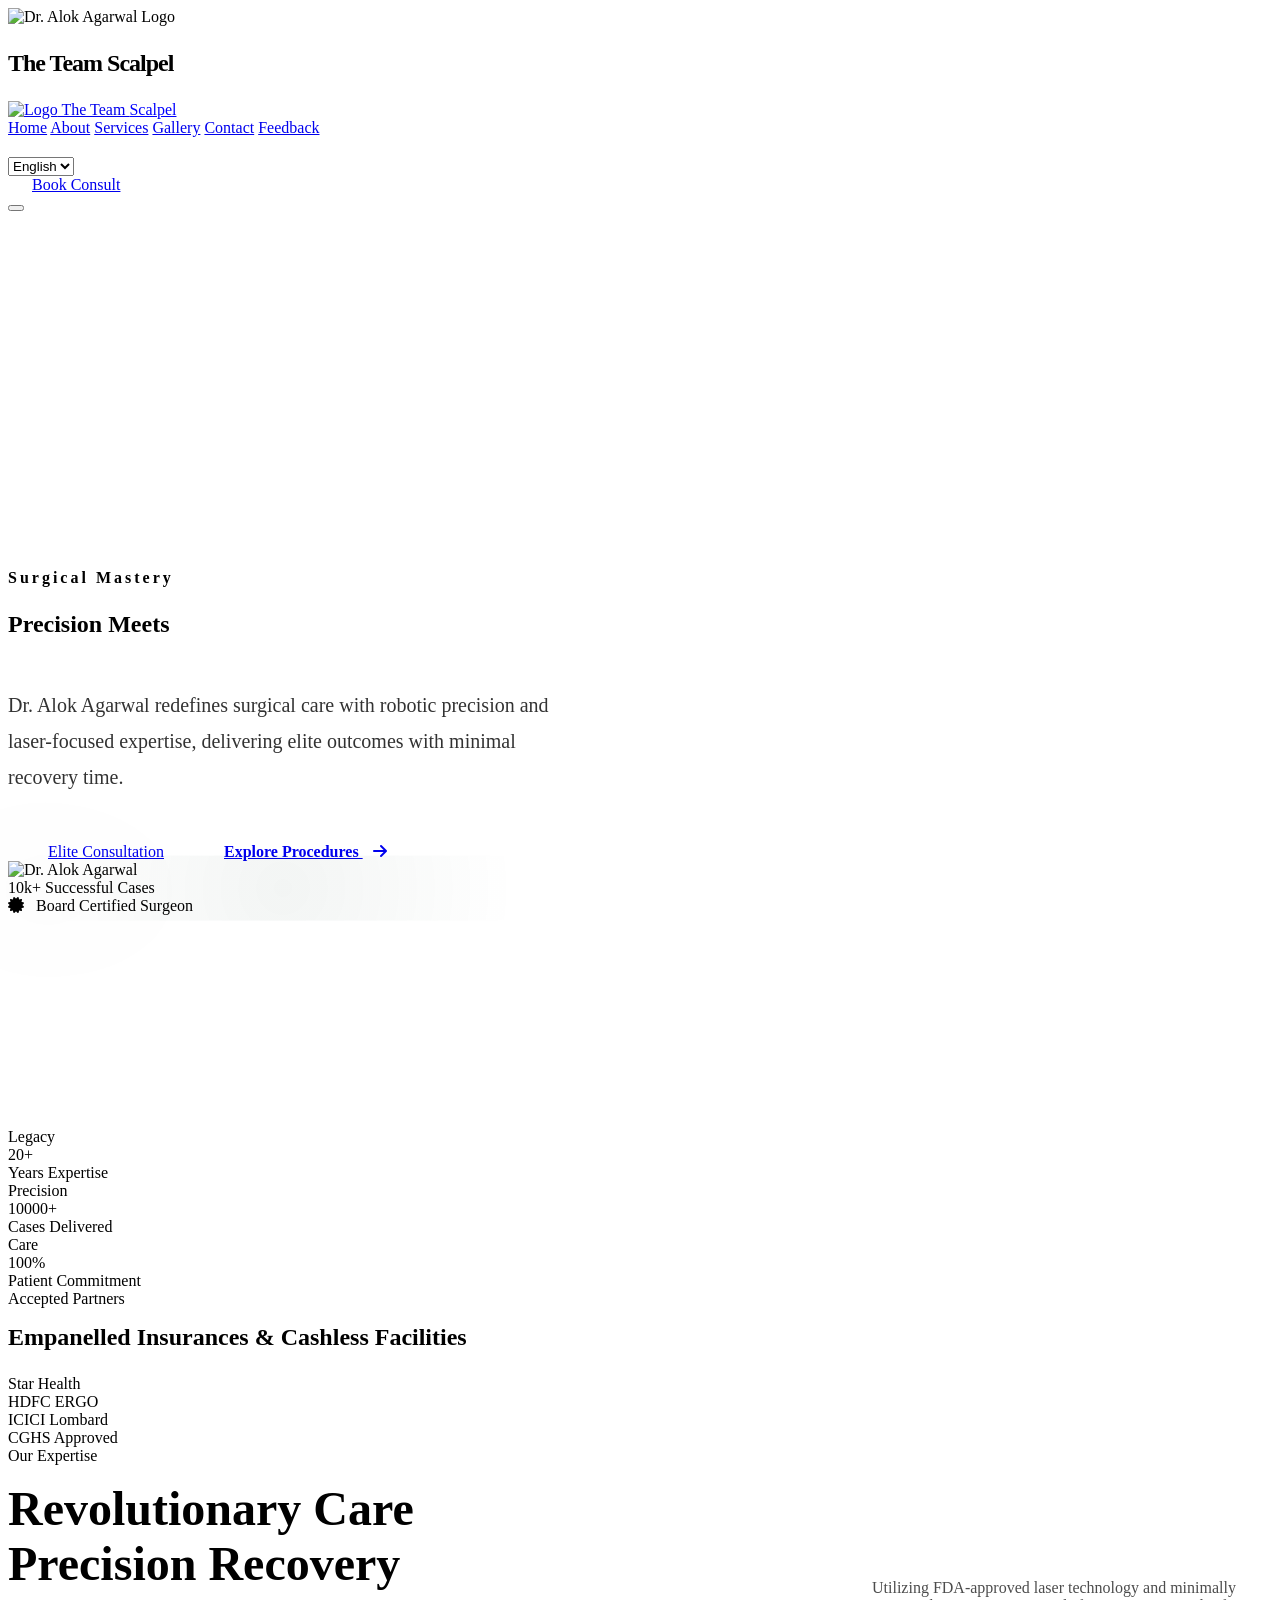
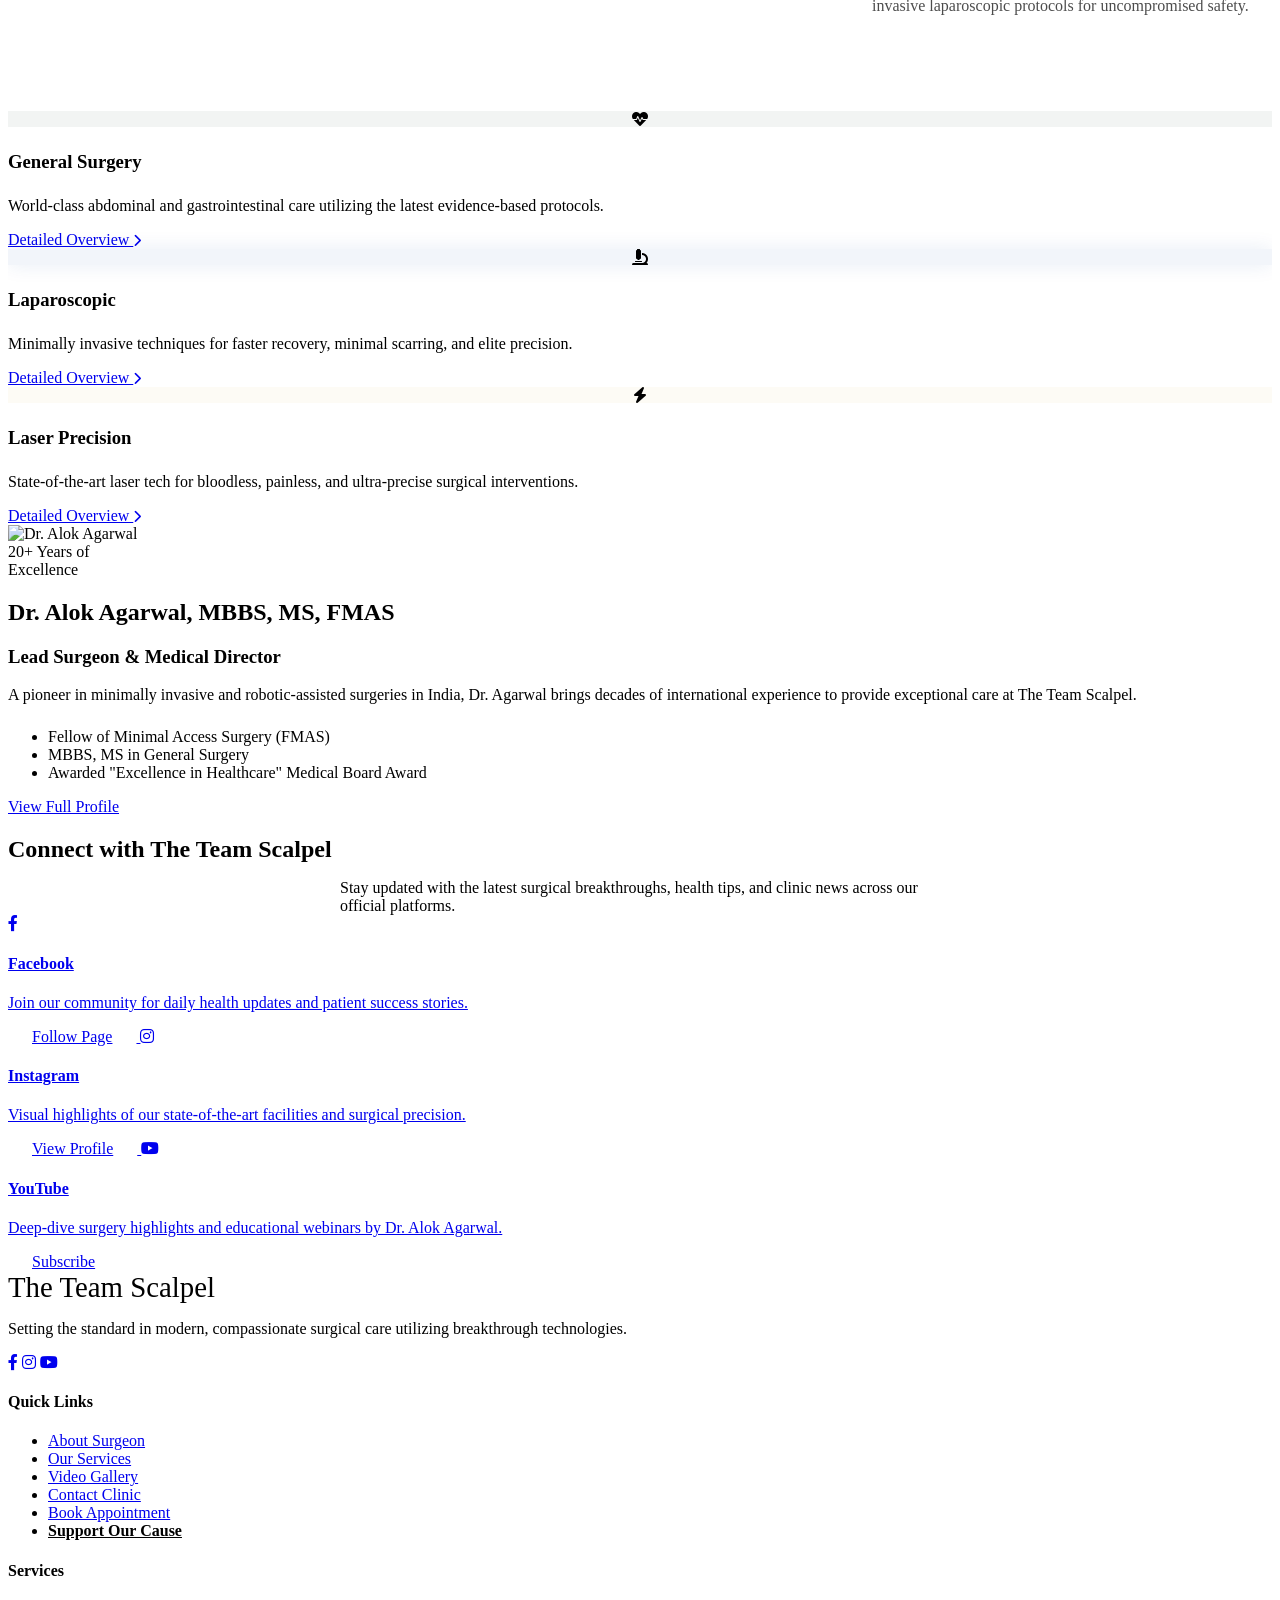
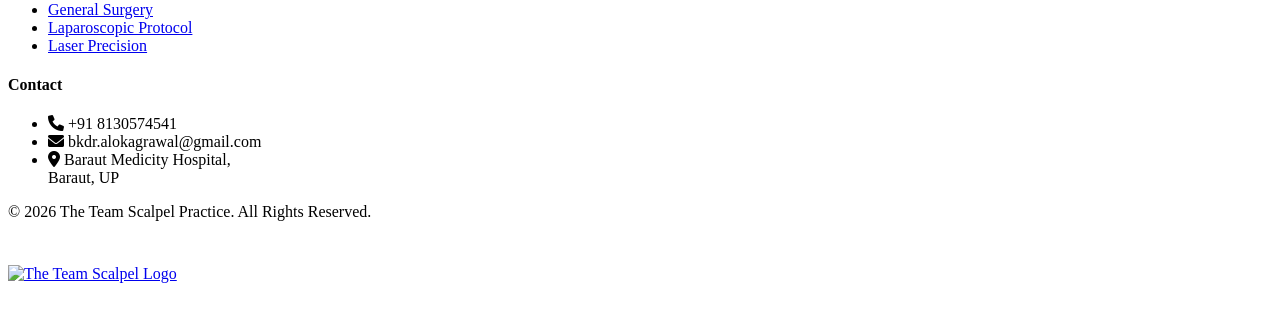
==== index.html @ 3c602bfa "Add files via upload" ====
<!DOCTYPE html>
<html lang="en">
<head>
  <meta charset="UTF-8">
  <meta name="viewport" content="width=device-width, initial-scale=1.0">
  <title>Dr. Alok Agarwal | Premium Surgical Practice</title>
  <meta name="description" content="Advanced Surgical Care with Precision & Compassion in New Delhi.">
  <link rel="stylesheet" href="css/style.css">
  <link rel="stylesheet" href="css/video-player.css">
  <link rel="stylesheet" href="https://cdnjs.cloudflare.com/ajax/libs/font-awesome/6.0.0/css/all.min.css">
  <link href="https://unpkg.com/aos@2.3.1/dist/aos.css" rel="stylesheet">
</head>
<body>
  <!-- Page Preloader -->
  <div id="preloader">
    <div class="loader-content" data-aos="zoom-in">
      <img src="images/logo.png" alt="Dr. Alok Agarwal Logo" class="loader-logo">
      <div class="loader-bar"></div>
      <p style="font-family: var(--font-heading); font-weight: 800; color: var(--primary); letter-spacing: -1px; font-size: 1.5rem;">The Team <span style="font-weight: 800;">Scalpel</span></p>
    </div>
  </div>

  <!-- Navigation -->
  <nav class="navbar">
    <div class="container">
      <a href="index.html" class="nav-brand" data-aos="fade-right">
        <img src="images/logo.png" alt="Logo" class="nav-brand-logo">
        The Team <span style="color: var(--primary-light); filter: brightness(1.2);">Scalpel</span>
      </a>
      <div class="nav-links" style="align-items: center;">
        <a href="index.html" class="active">Home</a>
        <a href="about.html">About</a>
        <a href="services.html">Services</a>
        <a href="gallery.html">Gallery</a>
        <a href="contact.html">Contact</a>
        <a href="feedback.html">Feedback</a>
        <div style="width: 1px; height: 20px; background: var(--border); margin: 0 0.5rem;"></div>
        <div class="language-selector">
          <select id="languageSelect" class="lang-dropdown" onchange="changeLanguage(this.value)">
            <option value="en">English</option>
            <option value="hi">हिन्दी</option>
          </select>
        </div>
        <a href="appointment.html" class="btn btn-primary" style="padding: 0.5rem 1rem; margin-left: 0.5rem;">Book Consult</a>
      </div>
      <button class="mobile-menu-btn">
        <span></span>
        <span></span>
        <span></span>
      </button>
    </div>
  </nav>

  <!-- Hero Section -->
  <section class="hero" style="min-height: 100vh; display: flex; align-items: center; padding-top: 5rem;">
    <div class="liquid-bg">
      <div class="blob blob-1"></div>
      <div class="blob blob-2"></div>
    </div>
    <div class="container asymmetric-grid" style="position: relative; z-index: 2;">
      <div class="hero-content" style="grid-column: span 7;">
        <span class="overline" data-aos="fade-up" style="color: var(--accent); font-weight: 600; letter-spacing: 3px;">Surgical Mastery</span>
        <h1 class="reveal-mask" style="line-height: 1.1; margin: 1.5rem 0;">Precision Meets<br><span style="color: var(--primary); background: linear-gradient(120deg, var(--primary), var(--secondary)); -webkit-background-clip: text; background-clip: text; -webkit-text-fill-color: transparent;">Compassion</span></h1>
        <p style="margin-top: 1.5rem; font-size: 1.25rem; max-width: 550px; line-height: 1.8; opacity: 0.8;" data-aos="fade-up" data-aos-delay="200">Dr. Alok Agarwal redefines surgical care with robotic precision and laser-focused expertise, delivering elite outcomes with minimal recovery time.</p>
        <div class="hero-actions" style="margin-top: 3rem;" data-aos="fade-up" data-aos-delay="400">
          <a href="appointment.html" class="btn btn-primary" style="padding: 1.2rem 2.5rem; border-radius: 50px; box-shadow: var(--glow-primary);">Elite Consultation</a>
          <a href="services.html" class="btn btn-outline" style="border: none; font-weight: 600; margin-left: 1rem;">Explore Procedures <i class="fas fa-arrow-right" style="margin-left: 10px;"></i></a>
        </div>
      </div>
      <div class="hero-image" style="grid-column: span 5; position: relative;" data-aos="zoom-out" data-aos-delay="300">
        <div style="position: relative; z-index: 2;">
          <img src="images/dr.png" alt="Dr. Alok Agarwal" style="width: 100%; filter: drop-shadow(0 20px 50px rgba(10, 54, 34, 0.25)); transition: transform var(--transition-normal);">
          <div class="hero-badge badge-cases" data-aos="fade-left" data-aos-delay="700">
            <span class="badge-num">10k+</span>
            <span class="badge-label">Successful Cases</span>
          </div>
          <div class="hero-badge badge-certified" data-aos="fade-right" data-aos-delay="900">
            <span><i class="fas fa-certificate" style="color: var(--accent); margin-right: 8px;"></i> Board Certified Surgeon</span>
          </div>
        </div>
        <!-- Decorative Circle Glow -->
        <div style="position: absolute; top: 50%; left: 50%; translate: -50% -50%; width: 120%; height: 120%; background: radial-gradient(circle, rgba(10,54,34,0.05) 0%, transparent 70%); z-index: 1;"></div>
      </div>
    </div>
  </section>

  <!-- Stats Banner -->
  <div class="stats-banner container" style="margin-top: -4rem;">
    <div class="stat-item">
      <div class="overline">Legacy</div>
      <div class="stat-num counter">20+</div>
      <div class="stat-label">Years Expertise</div>
    </div>
    <div class="stat-item">
      <div class="overline">Precision</div>
      <div class="stat-num counter">10000+</div>
      <div class="stat-label">Cases Delivered</div>
    </div>
    <div class="stat-item">
      <div class="overline">Care</div>
      <div class="stat-num counter">100%</div>
      <div class="stat-label">Patient Commitment</div>
    </div>
  </div>

  <!-- Cashless Insurance Banner -->
  <section class="insurance-banner">
    <div class="container">
      <span class="overline" style="color: var(--accent);">Accepted Partners</span>
      <h3 style="color: var(--white); font-size: 1.5rem; margin-top: 1rem;">Empanelled Insurances & Cashless Facilities</h3>
      <div class="insurance-logos" style="justify-content: center; gap: 1rem;">
        <div class="badge">Star Health</div>
        <div class="badge">HDFC ERGO</div>
        <div class="badge">ICICI Lombard</div>
        <div class="badge">CGHS Approved</div>
      </div>
    </div>
  </section>

  <!-- Services Preview -->
  <section class="section" style="position: relative; background: var(--white); overflow: hidden;">
    <div class="liquid-bg">
      <div class="blob blob-3"></div>
    </div>
    <div class="container">
      <div style="display: flex; justify-content: space-between; align-items: flex-end; margin-bottom: 5rem;">
        <div data-aos="fade-right">
          <span class="overline" style="color: var(--primary);">Our Expertise</span>
          <h2 style="font-size: 3rem; margin-top: 1rem;">Revolutionary Care<br>Precision Recovery</h2>
        </div>
        <div data-aos="fade-left">
          <p style="max-width: 400px; opacity: 0.7;">Utilizing FDA-approved laser technology and minimally invasive laparoscopic protocols for uncompromised safety.</p>
        </div>
      </div>
      <div class="grid">
        <div class="card" data-aos="fade-up" data-aos-delay="0">
          <div class="card-icon" style="background: rgba(10,54,34,0.05); color: var(--primary); box-shadow: var(--glow-primary); display: flex; align-items: center; justify-content: center;"><i class="fas fa-heartbeat"></i></div>
          <h3 style="margin: 1.5rem 0;">General Surgery</h3>
          <p>World-class abdominal and gastrointestinal care utilizing the latest evidence-based protocols.</p>
          <a href="services.html#general" class="card-link" style="margin-top: 2rem;">Detailed Overview <i class="fas fa-chevron-right" style="font-size: 0.8rem;"></i></a>
        </div>
        <div class="card" data-aos="fade-up" data-aos-delay="200">
          <div class="card-icon" style="background: rgba(13,71,161,0.05); color: var(--secondary); box-shadow: 0 0 20px rgba(13,71,161,0.1); display: flex; align-items: center; justify-content: center;"><i class="fas fa-microscope"></i></div>
          <h3 style="margin: 1.5rem 0;">Laparoscopic</h3>
          <p>Minimally invasive techniques for faster recovery, minimal scarring, and elite precision.</p>
          <a href="services.html#laparoscopic" class="card-link" style="margin-top: 2rem;">Detailed Overview <i class="fas fa-chevron-right" style="font-size: 0.8rem;"></i></a>
        </div>
        <div class="card" data-aos="fade-up" data-aos-delay="400">
          <div class="card-icon" style="background: rgba(212,175,55,0.05); color: var(--accent); box-shadow: var(--glow-accent); display: flex; align-items: center; justify-content: center;"><i class="fas fa-bolt"></i></div>
          <h3 style="margin: 1.5rem 0;">Laser Precision</h3>
          <p>State-of-the-art laser tech for bloodless, painless, and ultra-precise surgical interventions.</p>
          <a href="services.html#laser" class="card-link" style="margin-top: 2rem;">Detailed Overview <i class="fas fa-chevron-right" style="font-size: 0.8rem;"></i></a>
        </div>
      </div>
    </div>
  </section>

  <!-- Doctor Preview Section -->
  <section class="section bg-white">
    <div class="container doctor-section">
      <div class="doctor-img-wrapper" data-aos="fade-right">
        <img src="images/dr.png" alt="Dr. Alok Agarwal" class="doctor-img">
        <div class="exp-badge">
          <span class="num">20+</span>
          <span>Years of<br>Excellence</span>
        </div>
      </div>
      <div class="doctor-content" data-aos="fade-left">
        <h2>Dr. Alok Agarwal, MBBS, MS, FMAS</h2>
        <h3>Lead Surgeon & Medical Director</h3>
        <p style="margin-bottom: 1.5rem; color: var(--text-muted);">A pioneer in minimally invasive and robotic-assisted surgeries in India, Dr. Agarwal brings decades of international experience to provide exceptional care at The Team Scalpel.</p>
        <ul>
          <li>Fellow of Minimal Access Surgery (FMAS)</li>
          <li>MBBS, MS in General Surgery</li>
          <li>Awarded "Excellence in Healthcare" Medical Board Award</li>
        </ul>
        <a href="about.html" class="btn btn-primary" style="margin-top: 1rem;">View Full Profile</a>
      </div>
    </div>
  </section>

  <!-- Social Media & Connect Section -->
  <section class="social-section">
    <div class="container">
      <div class="text-center" data-aos="fade-up">
        <h2 style="margin-bottom: 1rem;">Connect with The Team Scalpel</h2>
        <p style="color: var(--text-muted); max-width: 600px; margin: 0 auto;">Stay updated with the latest surgical breakthroughs, health tips, and clinic news across our official platforms.</p>
      </div>
      
      <div class="social-grid">
        <!-- Facebook Card -->
        <a href="https://www.facebook.com/share/1DDgVy4aKz/" target="_blank" class="social-card facebook" data-aos="fade-up" data-aos-delay="0">
          <i class="fab fa-facebook-f"></i>
          <h4>Facebook</h4>
          <p>Join our community for daily health updates and patient success stories.</p>
          <span class="btn btn-outline" style="padding: 0.5rem 1.5rem;">Follow Page</span>
        </a>
        
        <!-- Instagram Card -->
        <a href="https://www.instagram.com/bkdr.alokagrawal?igsh=dzVscTBubnVxMTNu" target="_blank" class="social-card instagram" data-aos="fade-up" data-aos-delay="100">
          <i class="fab fa-instagram"></i>
          <h4>Instagram</h4>
          <p>Visual highlights of our state-of-the-art facilities and surgical precision.</p>
          <span class="btn btn-outline" style="padding: 0.5rem 1.5rem;">View Profile</span>
        </a>
        
        <!-- YouTube Card -->
        <a href="https://youtube.com/@dralokagrawalms?si=pueynsFiQazM0M4P" target="_blank" class="social-card youtube" data-aos="fade-up" data-aos-delay="200">
          <i class="fab fa-youtube"></i>
          <h4>YouTube</h4>
          <p>Deep-dive surgery highlights and educational webinars by Dr. Alok Agarwal.</p>
          <span class="btn btn-outline" style="padding: 0.5rem 1.5rem;">Subscribe</span>
        </a>
      </div>
    </div>
  </section>

  <!-- Footer -->
  <footer class="footer">
    <div class="container footer-grid">
      <div>
        <div class="nav-brand" style="font-size: 1.8rem; margin-bottom: 1rem; color: var(--white);">The Team <span style="color: var(--white);">Scalpel</span></div>
        <p style="margin-top: 1rem;">Setting the standard in modern, compassionate surgical care utilizing breakthrough technologies.</p>
        <div class="footer-social">
          <a href="https://www.facebook.com/share/1DDgVy4aKz/" target="_blank" class="social-link-item" title="Facebook"><i class="fab fa-facebook-f"></i></a>
          <a href="https://www.instagram.com/bkdr.alokagrawal?igsh=dzVscTBubnVxMTNu" target="_blank" class="social-link-item" title="Instagram"><i class="fab fa-instagram"></i></a>
          <a href="https://youtube.com/@dralokagrawalms?si=pueynsFiQazM0M4P" target="_blank" class="social-link-item" title="YouTube"><i class="fab fa-youtube"></i></a>
        </div>
      </div>
      <div>
        <h4>Quick Links</h4>
        <ul>
          <li><a href="about.html">About Surgeon</a></li>
          <li><a href="services.html">Our Services</a></li>
          <li><a href="gallery.html">Video Gallery</a></li>
          <li><a href="contact.html">Contact Clinic</a></li>
          <li><a href="appointment.html">Book Appointment</a></li>
          <li><a href="about.html#support" style="color: var(--accent); font-weight: 700;">Support Our Cause</a></li>
        </ul>
      </div>
      <div>
        <h4>Services</h4>
        <ul>
          <li><a href="services.html#general">General Surgery</a></li>
          <li><a href="services.html#laparoscopic">Laparoscopic Protocol</a></li>
          <li><a href="services.html#laser">Laser Precision</a></li>
        </ul>
      </div>
      <div>
        <h4>Contact</h4>
        <ul>
          <li><i class="fas fa-phone"></i> +91 8130574541</li>
          <li><i class="fas fa-envelope"></i> bkdr.alokagrawal@gmail.com</li>
          <li><i class="fas fa-map-marker-alt"></i> Baraut Medicity Hospital,<br>Baraut, UP</li>
        </ul>
      </div>
    </div>
    <div class="container footer-bottom">
      <p>&copy; 2026 The Team Scalpel Practice. All Rights Reserved.</p>
      <p style="margin-top: 0.5rem; font-size: 0.8rem; color: rgba(255,255,255,0.5);">Website Designed &amp; Developed by <strong>Nikunj Bhardwaj</strong> | <a href="mailto:nikunjbhardwaj987@gmail.com" style="color: var(--accent); text-decoration: underline;">nikunjbhardwaj987@gmail.com</a></p>
    </div>
  </footer>

  <!-- Floating Bottom-Left Logo -->
  <a href="index.html" class="home-floating-logo" title="The Team Scalpel">
    <img src="images/logo.png" alt="The Team Scalpel Logo">
  </a>

  <!-- Floating Action Buttons -->
  <div class="fab-container" data-aos="zoom-in" data-aos-delay="600">
    <button class="fab-btn fab-chat-toggle" id="openChatBtn" title="Ask Virtual Assistant"><i class="fas fa-robot"></i></button>
    <a href="https://wa.me/918130574541" class="fab-btn fab-whatsapp" target="_blank" title="Chat on WhatsApp"><i class="fab fa-whatsapp"></i></a>
    <a href="tel:+918130574541" class="fab-btn fab-call" title="Call for Emergency"><i class="fas fa-phone"></i></a>
  </div>

  <script src="js/script.js"></script>
  <script src="https://unpkg.com/aos@2.3.1/dist/aos.js"></script>
  <script>
    AOS.init({
      once: true,
      offset: 100,
      duration: 600,
      easing: 'ease-out-quint'
    });

    // Navbar scroll effect
    window.addEventListener('scroll', () => {
      const nav = document.querySelector('.navbar');
      if (window.scrollY > 50) {
        nav.classList.add('scrolled');
      } else {
        nav.classList.remove('scrolled');
      }
    });
  </script>
</body>
</html>
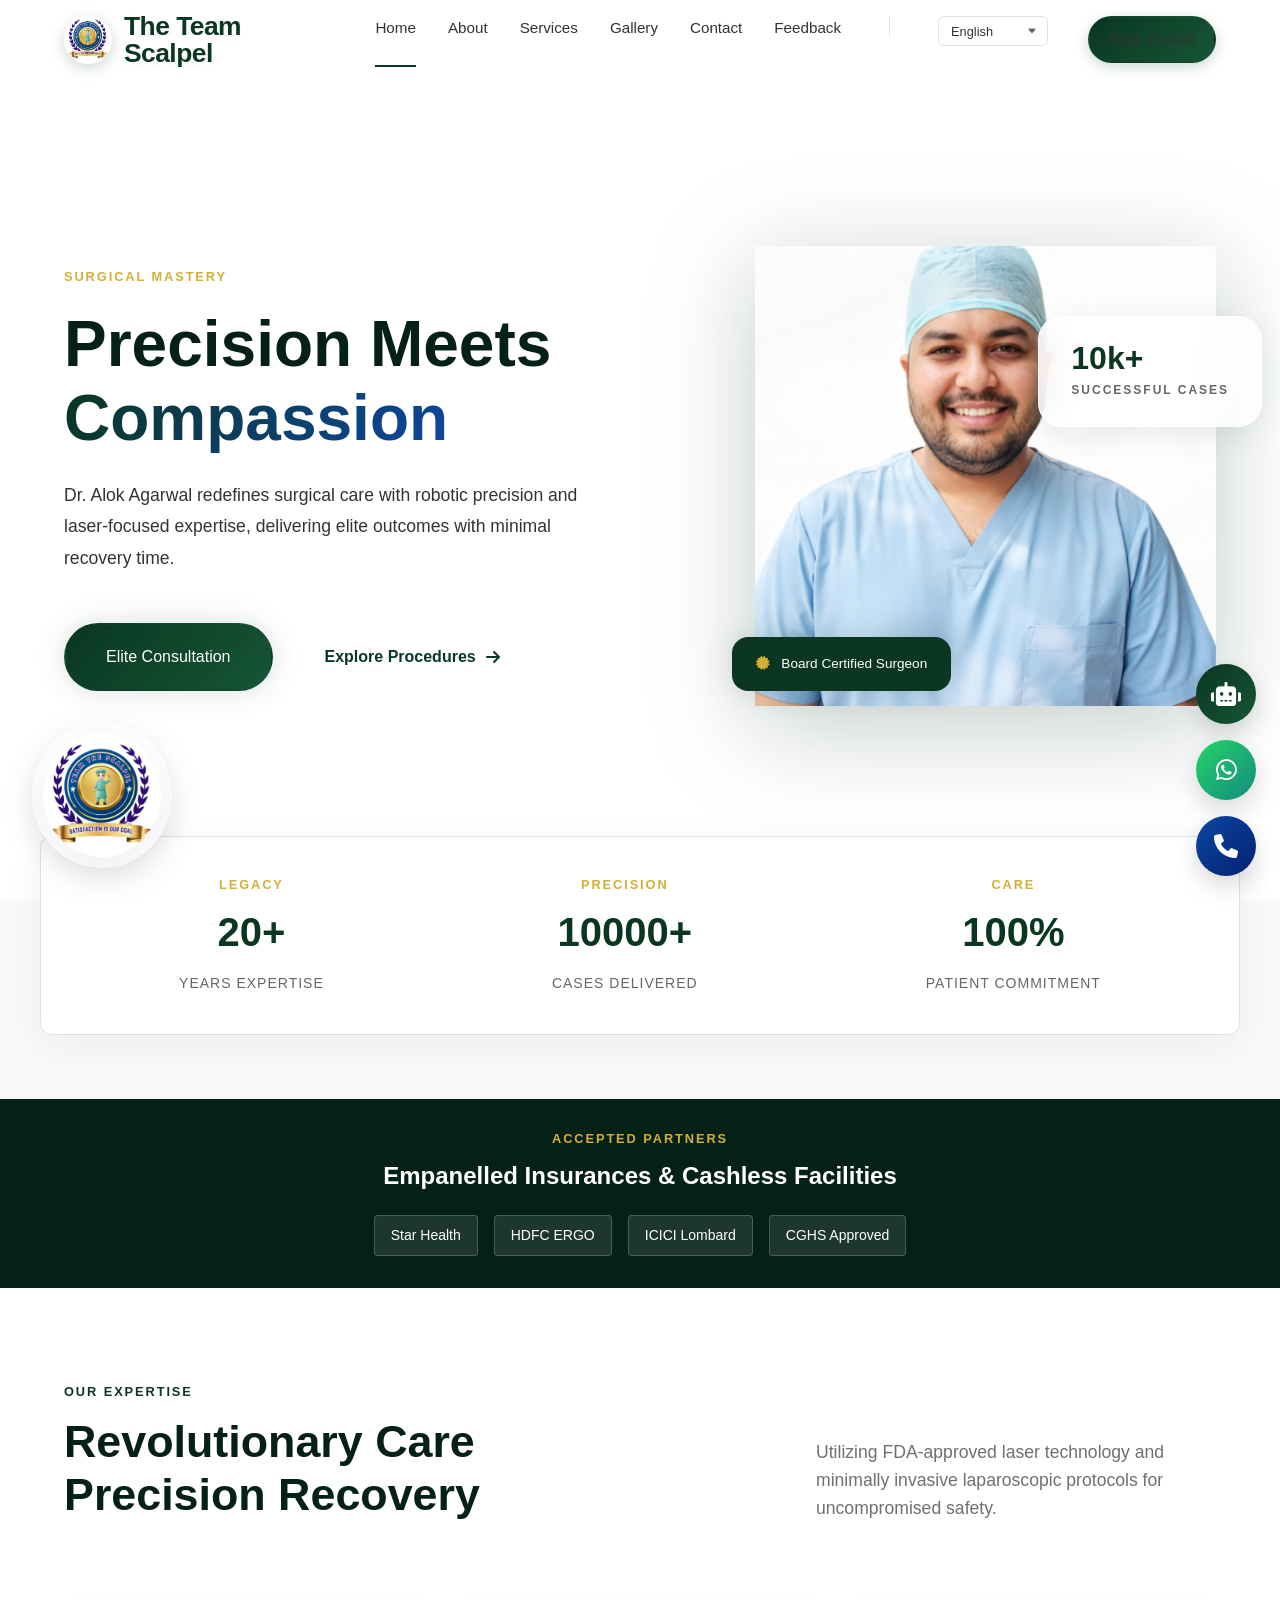
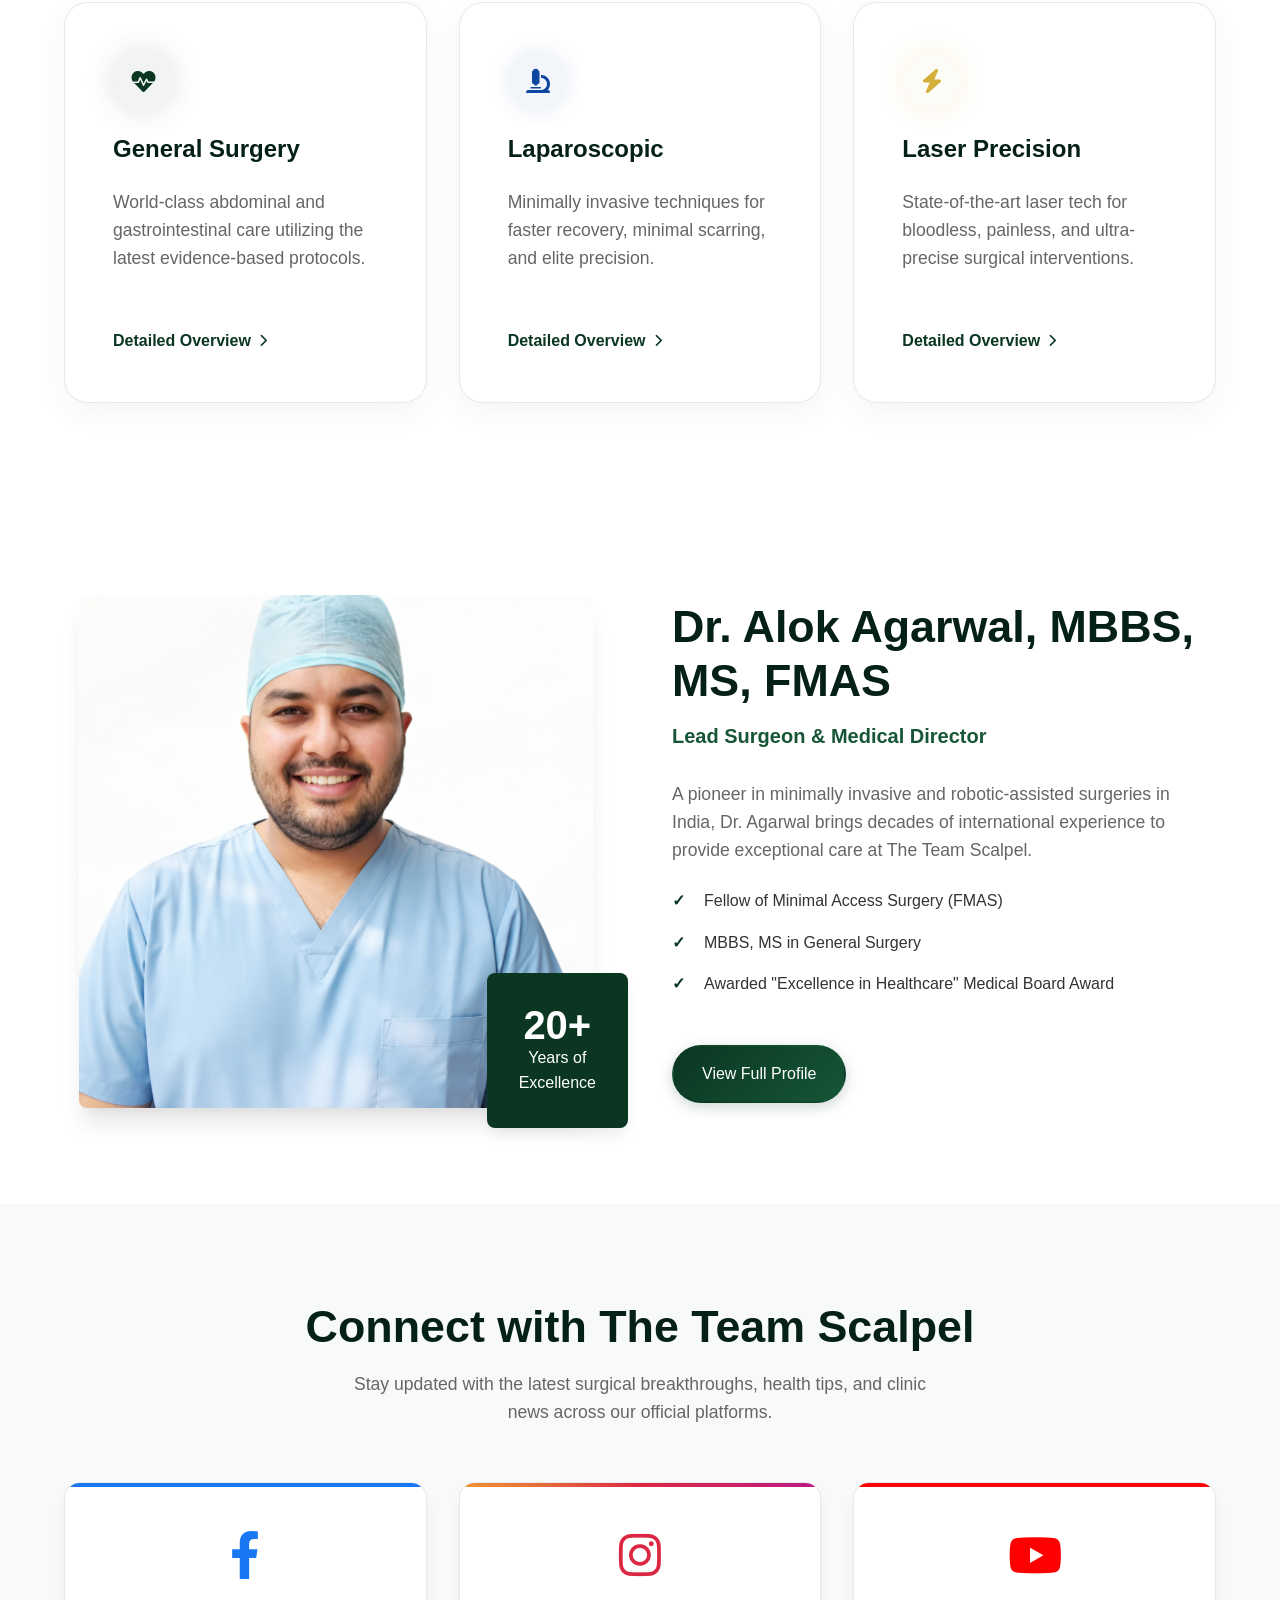
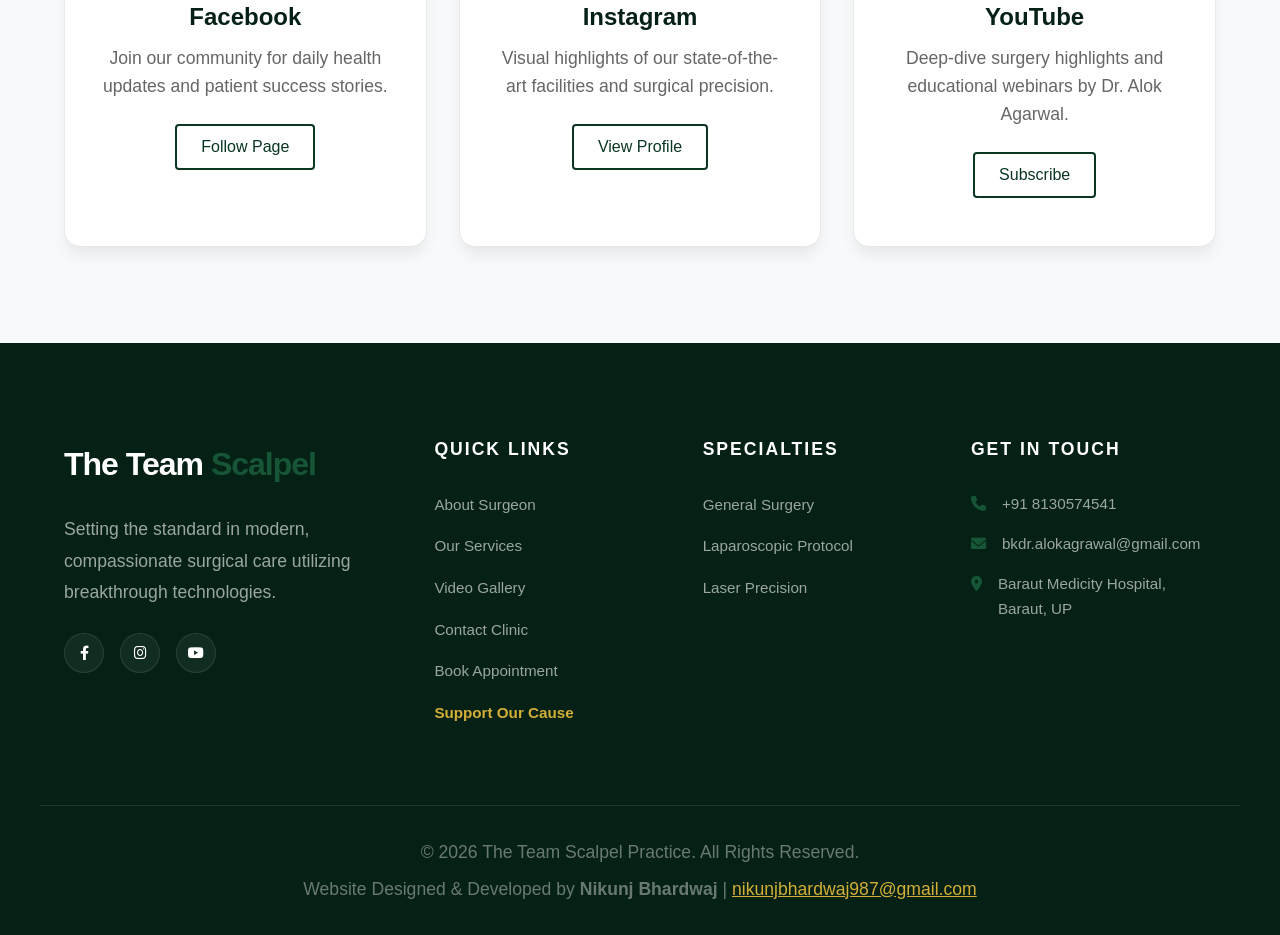
==== commit 2796afc1: "full site replace" ====
--- a/index.html
+++ b/index.html
@@ -22,28 +22,28 @@
 
   <!-- Navigation -->
   <nav class="navbar">
-    <div class="container">
-      <a href="index.html" class="nav-brand" data-aos="fade-right">
+    <div class="container" style="display: flex; justify-content: space-between; align-items: center; width: 100%;">
+      <a href="index.html" class="nav-brand">
         <img src="images/logo.png" alt="Logo" class="nav-brand-logo">
-        The Team <span style="color: var(--primary-light); filter: brightness(1.2);">Scalpel</span>
+        <div class="nav-brand-text">The Team <span>Scalpel</span></div>
       </a>
-      <div class="nav-links" style="align-items: center;">
+      <div class="nav-links">
         <a href="index.html" class="active">Home</a>
         <a href="about.html">About</a>
         <a href="services.html">Services</a>
         <a href="gallery.html">Gallery</a>
         <a href="contact.html">Contact</a>
         <a href="feedback.html">Feedback</a>
-        <div style="width: 1px; height: 20px; background: var(--border); margin: 0 0.5rem;"></div>
+        <div class="nav-divider"></div>
         <div class="language-selector">
           <select id="languageSelect" class="lang-dropdown" onchange="changeLanguage(this.value)">
             <option value="en">English</option>
             <option value="hi">हिन्दी</option>
           </select>
         </div>
-        <a href="appointment.html" class="btn btn-primary" style="padding: 0.5rem 1rem; margin-left: 0.5rem;">Book Consult</a>
-      </div>
-      <button class="mobile-menu-btn">
+        <a href="appointment.html" class="btn btn-primary nav-cta">Book Consult</a>
+      </div>
+      <button class="mobile-menu-btn" aria-label="Toggle Menu">
         <span></span>
         <span></span>
         <span></span>
@@ -52,34 +52,33 @@
   </nav>
 
   <!-- Hero Section -->
-  <section class="hero" style="min-height: 100vh; display: flex; align-items: center; padding-top: 5rem;">
+  <section class="hero">
     <div class="liquid-bg">
       <div class="blob blob-1"></div>
       <div class="blob blob-2"></div>
     </div>
-    <div class="container asymmetric-grid" style="position: relative; z-index: 2;">
-      <div class="hero-content" style="grid-column: span 7;">
-        <span class="overline" data-aos="fade-up" style="color: var(--accent); font-weight: 600; letter-spacing: 3px;">Surgical Mastery</span>
-        <h1 class="reveal-mask" style="line-height: 1.1; margin: 1.5rem 0;">Precision Meets<br><span style="color: var(--primary); background: linear-gradient(120deg, var(--primary), var(--secondary)); -webkit-background-clip: text; background-clip: text; -webkit-text-fill-color: transparent;">Compassion</span></h1>
-        <p style="margin-top: 1.5rem; font-size: 1.25rem; max-width: 550px; line-height: 1.8; opacity: 0.8;" data-aos="fade-up" data-aos-delay="200">Dr. Alok Agarwal redefines surgical care with robotic precision and laser-focused expertise, delivering elite outcomes with minimal recovery time.</p>
-        <div class="hero-actions" style="margin-top: 3rem;" data-aos="fade-up" data-aos-delay="400">
-          <a href="appointment.html" class="btn btn-primary" style="padding: 1.2rem 2.5rem; border-radius: 50px; box-shadow: var(--glow-primary);">Elite Consultation</a>
-          <a href="services.html" class="btn btn-outline" style="border: none; font-weight: 600; margin-left: 1rem;">Explore Procedures <i class="fas fa-arrow-right" style="margin-left: 10px;"></i></a>
-        </div>
-      </div>
-      <div class="hero-image" style="grid-column: span 5; position: relative;" data-aos="zoom-out" data-aos-delay="300">
-        <div style="position: relative; z-index: 2;">
-          <img src="images/dr.png" alt="Dr. Alok Agarwal" style="width: 100%; filter: drop-shadow(0 20px 50px rgba(10, 54, 34, 0.25)); transition: transform var(--transition-normal);">
+    <div class="container hero-container" style="position: relative; z-index: 2;">
+      <div class="hero-content">
+        <span class="overline" data-aos="fade-up">Surgical Mastery</span>
+        <h1 class="reveal-mask">Precision Meets<br><span class="gradient-text">Compassion</span></h1>
+        <p class="hero-description" data-aos="fade-up" data-aos-delay="200">Dr. Alok Agarwal redefines surgical care with robotic precision and laser-focused expertise, delivering elite outcomes with minimal recovery time.</p>
+        <div class="hero-actions" data-aos="fade-up" data-aos-delay="400">
+          <a href="appointment.html" class="btn btn-primary hero-btn-main">Elite Consultation</a>
+          <a href="services.html" class="btn btn-outline hero-btn-sub">Explore Procedures <i class="fas fa-arrow-right"></i></a>
+        </div>
+      </div>
+      <div class="hero-image" data-aos="zoom-out" data-aos-delay="300">
+        <div class="image-wrapper">
+          <img src="images/dr.png" alt="Dr. Alok Agarwal" class="hero-img-main">
           <div class="hero-badge badge-cases" data-aos="fade-left" data-aos-delay="700">
             <span class="badge-num">10k+</span>
             <span class="badge-label">Successful Cases</span>
           </div>
           <div class="hero-badge badge-certified" data-aos="fade-right" data-aos-delay="900">
-            <span><i class="fas fa-certificate" style="color: var(--accent); margin-right: 8px;"></i> Board Certified Surgeon</span>
+            <span><i class="fas fa-certificate"></i> Board Certified Surgeon</span>
           </div>
         </div>
-        <!-- Decorative Circle Glow -->
-        <div style="position: absolute; top: 50%; left: 50%; translate: -50% -50%; width: 120%; height: 120%; background: radial-gradient(circle, rgba(10,54,34,0.05) 0%, transparent 70%); z-index: 1;"></div>
+        <div class="decorative-glow"></div>
       </div>
     </div>
   </section>
@@ -215,19 +214,20 @@
     </div>
   </section>
 
-  <!-- Footer -->
   <footer class="footer">
     <div class="container footer-grid">
-      <div>
-        <div class="nav-brand" style="font-size: 1.8rem; margin-bottom: 1rem; color: var(--white);">The Team <span style="color: var(--white);">Scalpel</span></div>
-        <p style="margin-top: 1rem;">Setting the standard in modern, compassionate surgical care utilizing breakthrough technologies.</p>
+      <div class="footer-brand-col">
+        <div class="footer-logo">
+          The Team <span>Scalpel</span>
+        </div>
+        <p class="footer-tagline">Setting the standard in modern, compassionate surgical care utilizing breakthrough technologies.</p>
         <div class="footer-social">
-          <a href="https://www.facebook.com/share/1DDgVy4aKz/" target="_blank" class="social-link-item" title="Facebook"><i class="fab fa-facebook-f"></i></a>
-          <a href="https://www.instagram.com/bkdr.alokagrawal?igsh=dzVscTBubnVxMTNu" target="_blank" class="social-link-item" title="Instagram"><i class="fab fa-instagram"></i></a>
-          <a href="https://youtube.com/@dralokagrawalms?si=pueynsFiQazM0M4P" target="_blank" class="social-link-item" title="YouTube"><i class="fab fa-youtube"></i></a>
-        </div>
-      </div>
-      <div>
+          <a href="https://www.facebook.com/share/1DDgVy4aKz/" target="_blank" class="social-link" title="Facebook"><i class="fab fa-facebook-f"></i></a>
+          <a href="https://www.instagram.com/bkdr.alokagrawal?igsh=dzVscTBubnVxMTNu" target="_blank" class="social-link" title="Instagram"><i class="fab fa-instagram"></i></a>
+          <a href="https://youtube.com/@dralokagrawalms?si=pueynsFiQazM0M4P" target="_blank" class="social-link" title="YouTube"><i class="fab fa-youtube"></i></a>
+        </div>
+      </div>
+      <div class="footer-links-col">
         <h4>Quick Links</h4>
         <ul>
           <li><a href="about.html">About Surgeon</a></li>
@@ -235,20 +235,20 @@
           <li><a href="gallery.html">Video Gallery</a></li>
           <li><a href="contact.html">Contact Clinic</a></li>
           <li><a href="appointment.html">Book Appointment</a></li>
-          <li><a href="about.html#support" style="color: var(--accent); font-weight: 700;">Support Our Cause</a></li>
+          <li><a href="about.html#support" class="support-link">Support Our Cause</a></li>
         </ul>
       </div>
-      <div>
-        <h4>Services</h4>
+      <div class="footer-services-col">
+        <h4>Specialties</h4>
         <ul>
           <li><a href="services.html#general">General Surgery</a></li>
           <li><a href="services.html#laparoscopic">Laparoscopic Protocol</a></li>
           <li><a href="services.html#laser">Laser Precision</a></li>
         </ul>
       </div>
-      <div>
-        <h4>Contact</h4>
-        <ul>
+      <div class="footer-contact-col">
+        <h4>Get In Touch</h4>
+        <ul class="contact-list">
           <li><i class="fas fa-phone"></i> +91 8130574541</li>
           <li><i class="fas fa-envelope"></i> bkdr.alokagrawal@gmail.com</li>
           <li><i class="fas fa-map-marker-alt"></i> Baraut Medicity Hospital,<br>Baraut, UP</li>
@@ -257,7 +257,7 @@
     </div>
     <div class="container footer-bottom">
       <p>&copy; 2026 The Team Scalpel Practice. All Rights Reserved.</p>
-      <p style="margin-top: 0.5rem; font-size: 0.8rem; color: rgba(255,255,255,0.5);">Website Designed &amp; Developed by <strong>Nikunj Bhardwaj</strong> | <a href="mailto:nikunjbhardwaj987@gmail.com" style="color: var(--accent); text-decoration: underline;">nikunjbhardwaj987@gmail.com</a></p>
+      <p style="margin-top: 0.5rem; font-size: 0.8rem; color: rgba(255,255,255,0.4);">Website Designed &amp; Developed by <strong>Nikunj Bhardwaj</strong> | <a href="mailto:nikunjbhardwaj987@gmail.com" style="color: var(--accent); text-decoration: underline;">nikunjbhardwaj987@gmail.com</a></p>
     </div>
   </footer>
 
--- a/css/style.css
+++ b/css/style.css
@@ -0,0 +1,2169 @@
+@import url('https://fonts.googleapis.com/css2?family=Inter:wght@300;400;500;600;700;800&family=Outfit:wght@400;500;600;700&display=swap');
+
+:root {
+  /* Colors - Based on mockup (Deep Emerald/Forest Green) */
+  --primary: #0a3622;
+  --primary-light: #165636;
+  --primary-dark: #052115;
+  --secondary: #0d47a1; /* Deep Blue Accent */
+  --accent: #d4af37; /* Gold Accent */
+  --background: #f8f9fa; /* Soft Grey */
+  --white: #ffffff;
+  --text-main: #333333;
+  --text-muted: #666666;
+  --border: #e0e0e0;
+  
+  /* Typography */
+  --font-sans: 'Inter', sans-serif;
+  --font-heading: 'Outfit', sans-serif;
+  
+  /* Shadows */
+  --shadow-sm: 0 4px 6px rgba(0,0,0,0.04);
+  --shadow-md: 0 10px 15px -3px rgba(0,0,0,0.08);
+  --shadow-lg: 0 20px 25px -5px rgba(0,0,0,0.1), 0 10px 10px -5px rgba(0,0,0,0.04);
+  --shadow-hover: 0 25px 50px -12px rgba(10, 54, 34, 0.25);
+  /* Glassmorphism & Liquid Styles */
+  --glass-bg: rgba(255, 255, 255, 0.7);
+  --glass-border: 1px solid rgba(255, 255, 255, 0.2);
+  --glass-shadow: 0 8px 32px 0 rgba(10, 54, 34, 0.1);
+  --liquid-gradient: linear-gradient(135deg, rgba(10, 54, 34, 0.05) 0%, rgba(212, 175, 55, 0.02) 100%);
+  
+  /* Precision Tokens */
+  --glow-primary: 0 0 30px rgba(10, 54, 34, 0.15);
+  --glow-accent: 0 0 25px rgba(212, 175, 55, 0.15);
+  
+  /* Transitions */
+  --transition-fast: 0.2s cubic-bezier(0.4, 0, 0.2, 1);
+  --transition-normal: 0.4s cubic-bezier(0.23, 1, 0.32, 1);
+  --transition-slow: 0.8s cubic-bezier(0.16, 1, 0.3, 1);
+  --card-radius: 24px;
+}
+
+html {
+  scroll-behavior: smooth;
+}
+
+/* =========================================
+   Elite Precision Animations
+   ========================================= */
+@keyframes fluid-blob {
+  0%, 100% { transform: translate(0, 0) scale(1) rotate(0deg); }
+  33% { transform: translate(5vw, -5vh) scale(1.1) rotate(10deg); }
+  66% { transform: translate(-3vw, 3vh) scale(0.9) rotate(-10deg); }
+}
+
+@keyframes text-reveal-mask {
+  0% { clip-path: inset(0 100% 0 0); transform: translateY(20px); opacity: 0; }
+  100% { clip-path: inset(0 0 0 0); transform: translateY(0); opacity: 1; }
+}
+
+@keyframes reflection-shine {
+  0% { left: -100%; top: -100%; }
+  100% { left: 100%; top: 100%; }
+}
+
+.reveal-mask {
+  animation: text-reveal-mask var(--transition-slow) forwards;
+}
+
+.liquid-bg {
+  position: absolute;
+  top: 0;
+  left: 0;
+  width: 100%;
+  height: 100%;
+  z-index: -1;
+  overflow: hidden;
+  pointer-events: none;
+  background: var(--background);
+  /* Optimization: Hardware acceleration */
+  transform: translateZ(0);
+}
+
+.blob {
+  position: absolute;
+  width: 60vw;
+  height: 60vw;
+  background: radial-gradient(circle, var(--primary) 0%, transparent 65%);
+  /* Reduced blur intensity for performance */
+  filter: blur(80px);
+  opacity: 0.1;
+  border-radius: 50%;
+  animation: fluid-blob 25s infinite alternate ease-in-out;
+  will-change: transform;
+}
+
+.blob-1 { top: -25%; left: -15%; }
+.blob-2 { bottom: -25%; right: -15%; background: radial-gradient(circle, var(--secondary) 0%, transparent 65%); animation-delay: -5s; }
+.blob-3 { top: 30%; right: 5%; background: radial-gradient(circle, var(--accent) 0%, transparent 65%); opacity: 0.03; animation-delay: -10s; }
+
+* {
+  box-sizing: border-box;
+  margin: 0;
+  padding: 0;
+}
+
+body {
+  font-family: var(--font-sans);
+  color: var(--text-main);
+  background-color: var(--background);
+  line-height: 1.6;
+  overflow-x: hidden;
+  -webkit-font-smoothing: antialiased;
+}
+
+h1, h2, h3, h4, h5, h6 {
+  font-family: var(--font-heading);
+  color: var(--primary-dark);
+  font-weight: 700;
+  line-height: 1.2;
+}
+
+a {
+  text-decoration: none;
+  color: inherit;
+  transition: color var(--transition-fast);
+}
+
+/* =========================================
+   Layout & Utilities
+   ========================================= */
+.container {
+  max-width: 1200px;
+  margin: 0 auto;
+  padding: 0 1.5rem; /* Reduced from 2rem for more space on mobile */
+}
+
+.section {
+  padding: 6rem 0;
+}
+
+.bg-white { background-color: var(--white); }
+.bg-primary { background-color: var(--primary); color: var(--white); }
+.bg-primary h2, .bg-primary p { color: var(--white); }
+
+.text-center { text-align: center; }
+
+/* =========================================
+   Buttons
+   ========================================= */
+.btn {
+  display: inline-flex;
+  align-items: center;
+  justify-content: center;
+  padding: 0.875rem 1.75rem;
+  font-size: 1rem;
+  font-weight: 500;
+  border-radius: 4px;
+  cursor: pointer;
+  transition: all var(--transition-normal);
+  border: 2px solid transparent;
+}
+
+.btn-primary {
+  background: linear-gradient(135deg, var(--primary) 0%, var(--primary-light) 100%);
+  color: var(--white);
+  box-shadow: 0 4px 14px 0 rgba(10, 54, 34, 0.2);
+  border-radius: 50px; /* Force rounding on primary buttons for modern feel */
+}
+
+.btn-primary:hover {
+  background: linear-gradient(135deg, var(--primary-dark) 0%, var(--primary) 100%);
+  transform: translateY(-3px);
+  box-shadow: 0 10px 25px rgba(10, 54, 34, 0.3);
+}
+
+.btn-outline {
+  background-color: transparent;
+  color: var(--primary);
+  border-color: var(--primary);
+}
+
+.btn-outline:hover {
+  background-color: var(--primary);
+  color: var(--white);
+  transform: translateY(-2px);
+}
+
+.btn-white {
+  background-color: var(--white);
+  color: var(--primary);
+}
+
+.btn:active {
+  transform: scale(0.96) translateY(0);
+  box-shadow: none;
+}
+
+/* =========================================
+   Navbar
+   ========================================= */
+.navbar {
+  position: fixed;
+  top: 0;
+  width: 100%;
+  background: var(--glass-bg);
+  backdrop-filter: blur(12px);
+  -webkit-backdrop-filter: blur(12px);
+  border-bottom: var(--glass-border);
+  z-index: 2000;
+  transition: all var(--transition-normal);
+  height: 80px;
+  display: flex;
+  align-items: center;
+}
+
+.navbar.scrolled {
+  background: var(--primary) !important;
+  box-shadow: var(--shadow-lg);
+  height: 70px;
+}
+
+.navbar.scrolled .nav-links a {
+  color: var(--white) !important;
+}
+
+.navbar.scrolled .nav-brand {
+  color: var(--white) !important;
+}
+
+.navbar.scrolled .nav-brand span {
+  color: var(--accent) !important;
+}
+
+.navbar .container {
+  display: flex;
+  justify-content: space-between;
+  align-items: center;
+  height: 80px;
+}
+
+.nav-brand {
+  font-family: var(--font-heading);
+  font-size: 1.65rem;
+  font-weight: 800;
+  color: var(--primary);
+  letter-spacing: -0.02em;
+  display: flex;
+  align-items: center;
+  gap: 0.75rem;
+  text-shadow: 0 4px 12px rgba(0,0,0,0.05);
+  white-space: nowrap;
+  text-decoration: none;
+}
+
+.nav-brand-text {
+  display: flex;
+  flex-direction: column;
+  line-height: 1;
+}
+
+.nav-brand-text span {
+  color: var(--primary-light);
+  font-size: 1.1rem;
+  letter-spacing: 1px;
+}
+
+.nav-divider {
+  width: 1px;
+  height: 20px;
+  background: var(--border);
+  margin: 0 1rem;
+}
+
+.nav-cta {
+  padding: 0.6rem 1.2rem !important;
+  margin-left: 0.5rem;
+  font-size: 0.9rem !important;
+}
+
+@media (max-width: 992px) {
+  .nav-divider {
+    display: none;
+  }
+  .nav-cta {
+    margin-left: 0;
+    margin-top: 1rem;
+    width: 80% !important;
+  }
+}
+
+.nav-brand-logo {
+  width: 48px;
+  height: 48px;
+  border-radius: 50%;
+  object-fit: cover;
+  border: 1.5px solid var(--white);
+  box-shadow: 0 4px 15px rgba(10, 54, 34, 0.2);
+  image-rendering: -webkit-optimize-contrast;
+  transition: transform var(--transition-normal);
+}
+
+.nav-brand:hover .nav-brand-logo {
+  transform: rotate(15deg) scale(1.1);
+}
+
+.nav-brand span {
+  font-weight: 800;
+  color: inherit;
+  font-family: inherit;
+  text-transform: none;
+  letter-spacing: -0.02em;
+  font-size: inherit;
+}
+
+/* Language Dropdown */
+.language-selector {
+  position: relative;
+}
+
+.lang-dropdown {
+  appearance: none;
+  -webkit-appearance: none;
+  padding: 0.4rem 2rem 0.4rem 0.75rem;
+  border: 1px solid var(--border);
+  border-radius: 6px;
+  background: var(--white);
+  font-family: var(--font-sans);
+  font-size: 0.8rem;
+  font-weight: 500;
+  color: var(--text-main);
+  cursor: pointer;
+  transition: all var(--transition-fast);
+  background-image: url("data:image/svg+xml,%3Csvg xmlns='http://www.w3.org/2000/svg' width='12' height='12' fill='%23666' viewBox='0 0 16 16'%3E%3Cpath d='M7.247 11.14 2.451 5.658C1.885 5.013 2.345 4 3.204 4h9.592a1 1 0 0 1 .753 1.659l-4.796 5.48a1 1 0 0 1-1.506 0z'/%3E%3C/svg%3E");
+  background-repeat: no-repeat;
+  background-position: right 0.6rem center;
+  background-size: 10px;
+  min-width: 110px;
+}
+
+.lang-dropdown:hover {
+  border-color: var(--primary);
+  box-shadow: 0 0 0 2px rgba(10, 54, 34, 0.08);
+}
+
+.lang-dropdown:focus {
+  outline: none;
+  border-color: var(--primary);
+  box-shadow: 0 0 0 3px rgba(10, 54, 34, 0.12);
+}
+
+.nav-links {
+  display: flex;
+  gap: 2rem;
+  list-style: none;
+}
+
+.nav-links a {
+  font-weight: 500;
+  font-size: 0.95rem;
+  color: var(--text-main);
+  position: relative;
+  transition: color var(--transition-fast);
+}
+
+.nav-links a::after {
+  content: '';
+  position: absolute;
+  width: 0;
+  height: 2px;
+  bottom: -4px;
+  left: 0;
+  background-color: var(--primary);
+  transition: width var(--transition-fast);
+}
+
+.nav-links a:hover::after,
+.nav-links a.active::after {
+  width: 100%;
+}
+
+.mobile-menu-btn {
+  display: none;
+  background: none;
+  border: none;
+  font-size: 1.5rem;
+  color: var(--primary);
+  cursor: pointer;
+}
+
+/* =========================================
+   Hero Section
+   ========================================= */
+.hero {
+  padding: 10rem 0 6rem;
+  background: var(--white);
+  position: relative;
+  overflow: visible; /* Changed from hidden to show badges */
+}
+
+.hero .container {
+  display: grid;
+  grid-template-columns: repeat(12, 1fr);
+  gap: 2rem;
+  align-items: center;
+}
+
+.hero {
+  min-height: 100vh;
+  display: flex;
+  align-items: center;
+  padding: 120px 0 60px;
+  background: var(--white);
+  position: relative;
+  overflow: visible;
+}
+
+.hero-container {
+  display: grid;
+  grid-template-columns: repeat(12, 1fr);
+  gap: 2rem;
+  align-items: center;
+  position: relative;
+  z-index: 2;
+}
+
+.hero-content {
+  grid-column: span 7;
+}
+
+.hero-content h1 {
+  font-size: clamp(2.5rem, 6vw, 4rem);
+  line-height: 1.1;
+  margin: 1.5rem 0;
+}
+
+.gradient-text {
+  color: var(--primary);
+  background: linear-gradient(120deg, var(--primary), var(--secondary));
+  -webkit-background-clip: text;
+  background-clip: text;
+  -webkit-text-fill-color: transparent;
+}
+
+.hero-description {
+  margin-top: 1.5rem;
+  font-size: 1.25rem;
+  max-width: 550px;
+  line-height: 1.8;
+  opacity: 0.8;
+}
+
+.hero-actions {
+  margin-top: 3rem;
+  display: flex;
+  gap: 1.5rem;
+  align-items: center;
+}
+
+.hero-btn-main {
+  padding: 1.2rem 2.5rem !important;
+  border-radius: 50px !important;
+  box-shadow: var(--glow-primary) !important;
+}
+
+.hero-btn-sub {
+  border: none !important;
+  font-weight: 600 !important;
+  color: var(--primary) !important;
+}
+
+.hero-btn-sub i {
+  margin-left: 10px;
+  transition: transform 0.3s ease;
+}
+
+.hero-btn-sub:hover i {
+  transform: translateX(5px);
+}
+
+.hero-image {
+  grid-column: span 5;
+  position: relative;
+}
+
+.image-wrapper {
+  position: relative;
+  z-index: 2;
+}
+
+.hero-img-main {
+  width: 100%;
+  filter: drop-shadow(0 20px 50px rgba(10, 54, 34, 0.25));
+  transition: transform var(--transition-normal);
+}
+
+.hero-badge i {
+  color: var(--accent);
+  margin-right: 8px;
+}
+
+.decorative-glow {
+  position: absolute;
+  top: 50%;
+  left: 50%;
+  transform: translate(-50%, -50%);
+  width: 120%;
+  height: 120%;
+  background: radial-gradient(circle, rgba(10,54,34,0.05) 0%, transparent 70%);
+  z-index: 1;
+  pointer-events: none;
+}
+
+@media (max-width: 992px) {
+  .hero-container {
+    grid-template-columns: 1fr;
+    text-align: center;
+    gap: 4rem;
+  }
+  .hero-content, .hero-image {
+    grid-column: span 12;
+  }
+  .hero-description {
+    margin: 1.5rem auto 0;
+  }
+  .hero-actions {
+    justify-content: center;
+  }
+}
+
+@media (max-width: 576px) {
+  .hero-actions {
+    flex-direction: column;
+    gap: 1rem;
+  }
+  .hero-btn-main, .hero-btn-sub {
+    width: 100%;
+  }
+}
+
+/* Hero Badges */
+.hero-badge {
+  position: absolute;
+  z-index: 3;
+  transition: all var(--transition-normal);
+}
+
+.badge-cases {
+  top: 15%;
+  right: -10%;
+  padding: 1.5rem 2rem;
+  background: rgba(255, 255, 255, 0.82);
+  backdrop-filter: blur(15px);
+  -webkit-backdrop-filter: blur(15px);
+  border-radius: 24px;
+  border: 1px solid rgba(255, 255, 255, 0.6);
+  box-shadow: var(--glass-shadow);
+}
+
+.badge-num {
+  display: block;
+  font-weight: 800;
+  font-size: 2rem;
+  color: var(--primary);
+  font-family: var(--font-heading);
+  line-height: 1.1;
+}
+
+.badge-label {
+  font-size: 0.75rem;
+  text-transform: uppercase;
+  letter-spacing: 2px;
+  font-weight: 600;
+  color: var(--text-muted);
+}
+
+.badge-certified {
+  bottom: 5%;
+  left: -5%;
+  padding: 1rem 1.5rem;
+  background: var(--primary);
+  color: var(--white);
+  border-radius: 16px;
+  box-shadow: var(--glow-primary);
+  font-size: 0.85rem;
+  font-weight: 500;
+  display: flex;
+  align-items: center;
+  gap: 8px;
+}
+
+/* Utility / Overline headers */
+.overline {
+  font-size: 0.8rem;
+  font-weight: 700;
+  letter-spacing: 0.15em;
+  text-transform: uppercase;
+  color: var(--accent);
+  display: block;
+  margin-bottom: 0.5rem;
+  line-height: normal; /* To prevent clipping */
+}
+
+/* Stats Footer underneath hero */
+.stats-banner {
+  background-color: var(--white);
+  border: 1px solid var(--border);
+  padding: 2.5rem 1.5rem;
+  display: flex;
+  justify-content: space-around;
+  border-radius: 12px;
+  box-shadow: 0 10px 40px rgba(0,0,0,0.05);
+  position: relative;
+  z-index: 10;
+  margin-bottom: 4rem;
+}
+
+.stat-item {
+  text-align: center;
+}
+
+.stat-num {
+  font-size: 2.5rem;
+  font-weight: 800;
+  color: var(--primary);
+  font-family: var(--font-heading);
+}
+
+.stat-label {
+  font-size: 0.875rem;
+  color: var(--text-muted);
+  text-transform: uppercase;
+  letter-spacing: 1px;
+  margin-top: 0.5rem;
+}
+
+/* =========================================
+   Cards (Services)
+   ========================================= */
+.grid {
+  display: grid;
+  grid-template-columns: repeat(auto-fit, minmax(300px, 1fr));
+  gap: 2rem;
+  margin-top: 3rem;
+}
+
+.card {
+  background: var(--white);
+  border-radius: 24px;
+  padding: 3rem;
+  box-shadow: 0 10px 30px rgba(10, 54, 34, 0.05);
+  border: 1px solid rgba(10, 54, 34, 0.05);
+  transition: all var(--transition-normal);
+  position: relative;
+  overflow: hidden;
+  /* Optimization: Do not use backdrop-filter by default */
+  transform: translateZ(0); 
+}
+
+.card:hover {
+  transform: translateY(-12px) scale(1.02) translateZ(0); 
+  box-shadow: 0 40px 80px rgba(10, 54, 34, 0.12);
+  border-color: var(--primary-light);
+  background: var(--white);
+}
+
+.card::after {
+  content: '';
+  position: absolute;
+  width: 150%;
+  height: 150%;
+  background: linear-gradient(135deg, transparent 45%, rgba(255,255,255,0.4) 50%, transparent 55%);
+  top: -150%;
+  left: -150%;
+  transition: none;
+  pointer-events: none;
+}
+
+.card:hover::after {
+  animation: reflection-shine 1.2s cubic-bezier(0.23, 1, 0.32, 1);
+}
+
+/* Green top border effect for cards */
+.card::before {
+  content: '';
+  position: absolute;
+  top: 0;
+  left: 0;
+  width: 100%;
+  height: 4px;
+  background-color: var(--primary);
+  transform: scaleX(0);
+  transform-origin: left;
+  transition: transform var(--transition-normal);
+}
+
+.card:hover::before {
+  transform: scaleX(1);
+}
+
+.card-icon {
+  width: 60px;
+  height: 60px;
+  background-color: rgba(10, 54, 34, 0.05);
+  border-radius: 50%;
+  display: flex;
+  align-items: center;
+  justify-content: center;
+  font-size: 1.5rem;
+  color: var(--primary);
+  margin-bottom: 1.5rem;
+}
+
+.card h3 {
+  font-size: 1.5rem;
+  margin-bottom: 1rem;
+}
+
+.card p {
+  color: var(--text-muted);
+  margin-bottom: 1.5rem;
+}
+
+.service-grid {
+  display: grid;
+  grid-template-columns: repeat(12, 1fr);
+  gap: 4rem;
+  align-items: center;
+}
+
+.service-grid.reverse {
+  direction: ltr; /* Reset if needed */
+}
+
+.service-grid.reverse .service-image {
+  grid-column: 1 / span 5;
+  order: 1;
+}
+
+.service-grid.reverse .service-content {
+  grid-column: 6 / span 7;
+  padding-left: 4rem;
+  order: 2;
+}
+
+.service-content {
+  grid-column: span 7;
+}
+
+.service-image {
+  grid-column: span 5;
+  border-radius: 24px;
+  overflow: hidden;
+  box-shadow: var(--shadow-lg);
+  aspect-ratio: 16/9;
+  background: var(--background);
+  display: flex;
+  align-items: center;
+  justify-content: center;
+}
+
+.service-image img {
+  width: 100%;
+  height: 100%;
+  object-fit: cover;
+  transition: transform 0.5s ease;
+}
+
+.service-image:hover img {
+  transform: scale(1.05);
+}
+
+.service-desc {
+  color: var(--text-muted);
+  font-size: 1.125rem;
+  margin-top: 1.5rem;
+  line-height: 1.8;
+}
+
+.section-subtitle {
+  margin-top: 2.5rem;
+  margin-bottom: 1rem;
+  font-family: var(--font-heading);
+  font-size: 1rem;
+  text-transform: uppercase;
+  letter-spacing: 1px;
+  color: var(--primary);
+}
+
+.small-desc {
+  color: var(--text-muted);
+  font-size: 0.95rem;
+  line-height: 1.6;
+}
+
+@media (max-width: 992px) {
+  .service-grid {
+    grid-template-columns: 1fr;
+    gap: 3rem;
+  }
+  .service-content, .service-image {
+    grid-column: span 12 !important;
+    padding-left: 0 !important;
+    order: 2 !important;
+  }
+  .service-image {
+    order: 1 !important;
+  }
+}
+
+.card-link {
+  color: var(--primary);
+  font-weight: 600;
+  display: inline-flex;
+  align-items: center;
+  gap: 0.5rem;
+}
+
+.card-link:hover {
+  gap: 0.75rem;
+}
+
+/* =========================================
+   Doctor Section (About intro)
+   ========================================= */
+.doctor-section {
+  display: grid;
+  grid-template-columns: 1fr 1fr;
+  gap: 4rem;
+  align-items: center;
+}
+
+.doctor-img-wrapper {
+  position: relative;
+}
+
+.doctor-img {
+  max-width: 100%;
+  width: auto;
+  height: auto;
+  display: block;
+  margin: 0 auto;
+  object-fit: contain;
+  border-radius: 8px;
+  box-shadow: var(--shadow-lg);
+  image-rendering: -webkit-optimize-contrast;
+  image-rendering: crisp-edges;
+  image-rendering: high-quality;
+}
+
+.exp-badge {
+  position: absolute;
+  bottom: -20px;
+  right: -20px;
+  background: var(--primary);
+  color: var(--white);
+  padding: 2rem;
+  border-radius: 8px;
+  box-shadow: var(--shadow-md);
+  text-align: center;
+}
+
+.exp-badge .num {
+  font-size: 2.5rem;
+  font-weight: 800;
+  line-height: 1;
+  display: block;
+}
+
+.doctor-content h2 {
+  font-size: 2.5rem;
+  margin-bottom: 1rem;
+}
+
+.doctor-content h3 {
+  font-size: 1.25rem;
+  color: var(--primary-light);
+  margin-bottom: 2rem;
+}
+
+.doctor-content ul {
+  list-style: none;
+  margin-bottom: 2rem;
+}
+
+.doctor-content ul li {
+  position: relative;
+  padding-left: 2rem;
+  margin-bottom: 1rem;
+}
+
+.doctor-content ul li::before {
+  content: '\2713';
+  position: absolute;
+  left: 0;
+  color: var(--primary);
+  font-weight: bold;
+}
+
+/* =========================================
+   Forms
+   ========================================= */
+.form-container {
+  background: var(--white);
+  padding: 3rem;
+  border-radius: 12px;
+  box-shadow: var(--shadow-lg);
+}
+
+.form-group {
+  margin-bottom: 1.5rem;
+}
+
+.form-group label {
+  display: block;
+  font-weight: 500;
+  margin-bottom: 0.5rem;
+  color: var(--text-main);
+}
+
+.form-control {
+  width: 100%;
+  padding: 0.875rem 1rem;
+  border: 1px solid var(--border);
+  border-radius: 4px;
+  font-family: inherit;
+  font-size: 1rem;
+  transition: all var(--transition-fast);
+  background-color: var(--background);
+}
+
+.form-control:focus {
+  outline: none;
+  border-color: var(--primary);
+  box-shadow: 0 0 0 3px rgba(10, 54, 34, 0.1);
+  background-color: var(--white);
+}
+
+/* =========================================
+   Footer
+   ========================================= */
+/* Modern Footer Styles */
+.footer {
+  background: var(--primary-dark);
+  color: rgba(255, 255, 255, 0.85);
+  padding: 6rem 0 0;
+  position: relative;
+  overflow: hidden;
+}
+
+.footer-grid {
+  display: grid;
+  grid-template-columns: 1.5fr 1fr 1fr 1.2fr;
+  gap: 4rem;
+  padding-bottom: 4rem;
+  border-bottom: 1px solid rgba(255, 255, 255, 0.1);
+}
+
+.footer-logo {
+  font-family: var(--font-heading);
+  font-size: 2rem;
+  color: var(--white);
+  margin-bottom: 1.5rem;
+  font-weight: 800;
+  letter-spacing: -1px;
+}
+
+.footer-logo span {
+  color: var(--primary-light);
+}
+
+.footer-tagline {
+  margin-top: 1rem;
+  line-height: 1.8;
+  color: rgba(255, 255, 255, 0.6);
+  font-size: 1rem;
+}
+
+.footer-social {
+  display: flex;
+  gap: 1rem;
+  margin-top: 2rem;
+}
+
+.social-link {
+  width: 40px;
+  height: 40px;
+  background: rgba(255, 255, 255, 0.05);
+  border: 1px solid rgba(255, 255, 255, 0.1);
+  display: flex;
+  align-items: center;
+  justify-content: center;
+  border-radius: 50%;
+  color: var(--white);
+  transition: all 0.3s ease;
+  font-size: 0.9rem;
+}
+
+.social-link:hover {
+  background: var(--primary);
+  border-color: var(--primary);
+  transform: translateY(-5px);
+  color: var(--white) !important;
+}
+
+.footer h4 {
+  color: var(--white);
+  margin-bottom: 2rem;
+  font-size: 1.1rem;
+  text-transform: uppercase;
+  letter-spacing: 2px;
+  font-weight: 700;
+}
+
+.footer ul {
+  list-style: none;
+}
+
+.footer ul li {
+  margin-bottom: 1rem;
+}
+
+.footer ul li a {
+  color: rgba(255, 255, 255, 0.6);
+  transition: all 0.3s ease;
+  font-size: 0.95rem;
+}
+
+.footer ul li a:hover {
+  color: var(--white);
+  padding-left: 5px;
+}
+
+.support-link {
+  color: var(--accent) !important;
+  font-weight: 700 !important;
+}
+
+.contact-list li {
+  display: flex;
+  gap: 1rem;
+  color: rgba(255, 255, 255, 0.6);
+  font-size: 0.95rem;
+  line-height: 1.6;
+}
+
+.contact-list li i {
+  color: var(--primary-light);
+  margin-top: 0.25rem;
+}
+
+.footer-bottom {
+  padding: 2rem 0;
+  text-align: center;
+  font-size: 0.85rem;
+  color: rgba(255, 255, 255, 0.4);
+}
+
+/* =========================================
+   Responsive
+   ========================================= */
+/* =========================================
+   Responsive Fixes & Mobile Menu
+   ========================================= */
+@media (max-width: 992px) {
+  .hero .container, .hero-container, .doctor-section, .booking-grid {
+    grid-template-columns: 1fr;
+    display: flex;
+    flex-direction: column;
+  }
+  .hero-content h1 {
+    font-size: 2.5rem !important; /* Fixed huge font on mobile */
+  }
+  .footer-grid {
+    grid-template-columns: 1fr; /* 1 column on mobile for clarity */
+    text-align: center;
+    gap: 2rem;
+  }
+  .asymmetric-grid {
+    display: flex;
+    flex-direction: column;
+    gap: 3rem;
+  }
+  .asymmetric-grid > * {
+    grid-column: span 12 !important;
+  }
+  .asymmetric-grid.reverse {
+    flex-direction: column-reverse;
+  }
+  .service-detail-section {
+    padding: 4rem 0;
+  }
+  .service-detail-section div[style*="padding-left: 4rem"] {
+    padding-left: 0 !important;
+  }
+}
+
+@media (max-width: 992px) {
+  body.mobile-menu-active {
+    overflow: hidden;
+  }
+
+  .navbar {
+    padding: 0.5rem 0;
+  }
+
+  .nav-brand {
+    font-size: 1.3rem !important;
+    margin-right: 0 !important;
+  }
+
+  .nav-brand-logo {
+    width: 32px !important;
+    height: 32px !important;
+  }
+
+  .nav-links {
+    position: fixed;
+    top: 0;
+    right: -100%;
+    width: 80%;
+    max-width: 400px;
+    height: 100vh;
+    background: var(--white);
+    display: flex !important;
+    flex-direction: column;
+    justify-content: center;
+    align-items: center;
+    gap: 1rem !important;
+    padding: 4rem 2rem !important;
+    transition: all 0.5s cubic-bezier(0.7, 0, 0.3, 1);
+    z-index: 1999;
+    box-shadow: -10px 0 30px rgba(0,0,0,0.1);
+    overflow-y: auto;
+    border-left: 1px solid var(--border);
+    max-height: none;
+    opacity: 0;
+    visibility: hidden;
+    pointer-events: none;
+  }
+
+  .nav-links.active {
+    right: 0;
+    opacity: 1;
+    visibility: visible;
+    pointer-events: all;
+  }
+
+  .nav-links a {
+    width: 100%;
+    text-align: center;
+    padding: 1.25rem 2rem;
+    font-size: 1.125rem !important;
+    font-weight: 600;
+    color: var(--primary-dark) !important;
+    border-bottom: 1px solid rgba(0,0,0,0.05);
+    transition: all 0.3s ease;
+  }
+
+  .nav-links a:last-child {
+    border-bottom: none;
+    margin-top: 1rem;
+    width: auto;
+    border-radius: 50px;
+  }
+
+  .nav-links a::after {
+    display: none; /* Remove underline on mobile dropdown */
+  }
+
+  .nav-links a:hover {
+    background: rgba(10, 54, 34, 0.03);
+    color: var(--primary) !important;
+  }
+
+  .language-selector {
+    padding: 1rem 0;
+    width: 100%;
+    display: flex;
+    justify-content: center;
+    border-bottom: 1px solid rgba(0,0,0,0.05);
+  }
+
+  .mobile-menu-btn {
+    display: flex;
+    flex-direction: column;
+    gap: 6px;
+    background: none;
+    border: none;
+    cursor: pointer;
+    z-index: 2001; /* Above nav-links */
+    width: 30px;
+    height: 24px;
+    align-items: center;
+    justify-content: center;
+    padding: 0;
+    position: relative;
+  }
+
+  .mobile-menu-btn span {
+    display: block;
+    width: 100%;
+    height: 2.5px;
+    background-color: var(--primary-dark);
+    transition: all 0.3s ease;
+    border-radius: 2px;
+  }
+
+  .navbar.scrolled .mobile-menu-btn span {
+    background-color: var(--white);
+  }
+
+  .mobile-menu-btn.active span:nth-child(1) {
+    transform: translateY(8.5px) rotate(45deg);
+    background-color: var(--primary-dark); /* Always dark when active for contrast */
+  }
+  .mobile-menu-btn.active span:nth-child(2) {
+    opacity: 0;
+  }
+  .mobile-menu-btn.active span:nth-child(3) {
+    transform: translateY(-8.5px) rotate(-45deg);
+    background-color: var(--primary-dark);
+  }
+
+  .footer-grid {
+    grid-template-columns: 1fr;
+    text-align: center;
+  }
+
+  .footer-social {
+    justify-content: center;
+  }
+
+  .stats-banner {
+    flex-direction: column;
+    gap: 2.5rem;
+  }
+
+  .section {
+    padding: 4rem 0;
+  }
+
+  /* Hero Badge Responsive Fixes */
+  .badge-cases {
+    top: auto !important;
+    bottom: -15px !important;
+    right: 5% !important;
+    padding: 0.8rem 1.2rem !important;
+    border-radius: 16px !important;
+    transform: scale(0.9);
+  }
+
+  .badge-num {
+    font-size: 1.5rem !important;
+  }
+
+  .badge-label {
+    font-size: 0.65rem !important;
+    letter-spacing: 1px !important;
+  }
+
+  .badge-certified {
+    bottom: auto !important;
+    top: 10px !important;
+    left: 5% !important;
+    padding: 0.6rem 1rem !important;
+    border-radius: 12px !important;
+    transform: scale(0.85);
+    font-size: 0.75rem !important;
+  }
+
+  .hero {
+    padding-bottom: 2rem !important;
+  }
+
+  .hero-content {
+    text-align: center;
+  }
+
+  .hero-content p {
+    margin: 1.5rem auto 0 !important;
+  }
+
+  .hero-actions {
+    justify-content: center;
+    flex-direction: column;
+    gap: 1rem;
+  }
+
+  .hero-actions .btn {
+    margin-left: 0 !important;
+    width: 100%;
+    justify-content: center;
+  }
+
+  .hero-image {
+    max-width: 450px;
+    margin: 2rem auto 0 !important;
+    background: transparent !important;
+    box-shadow: none !important;
+    overflow: visible !important;
+    position: relative;
+    z-index: 2;
+  }
+
+  .hero-image img {
+    border-radius: 24px;
+    box-shadow: var(--shadow-lg);
+    width: 100%;
+    height: auto;
+    max-height: 60vh;
+    object-fit: contain;
+  }
+
+  .stats-banner {
+    display: grid !important;
+    grid-template-columns: 1fr 1fr;
+    gap: 2rem !important;
+    padding: 2rem 1rem !important;
+  }
+
+  .stats-banner .stat-item:last-child {
+    grid-column: span 2;
+  }
+
+  .custom-cursor, .cursor-follower {
+    display: none !important;
+  }
+}
+
+/* =========================================
+   Floating Action Buttons & Badges
+   ========================================= */
+.fab-container { 
+  position: fixed; 
+  bottom: 1.5rem; 
+  right: 1.5rem; 
+  display: flex; 
+  flex-direction: column; 
+  gap: 1rem; 
+  z-index: 1000; 
+}
+
+@media (max-width: 992px) {
+  .fab-container {
+    bottom: 1rem;
+    right: 1rem;
+    gap: 0.75rem;
+  }
+  .fab-btn {
+    width: 50px;
+    height: 50px;
+    font-size: 1.25rem;
+  }
+  .exp-badge {
+    right: 5% !important;
+    bottom: 5% !important;
+    transform: scale(0.8);
+  }
+}
+
+.fab-btn { 
+  width: 60px; 
+  height: 60px; 
+  border-radius: 50%; 
+  display: flex; 
+  align-items: center; 
+  justify-content: center; 
+  font-size: 1.5rem; 
+  color: var(--white) !important; 
+  box-shadow: 0 10px 25px rgba(0,0,0,0.15); 
+  text-decoration: none; 
+  transition: all var(--transition-normal); 
+  position: relative;
+  border: none;
+  cursor: pointer;
+}
+
+.fab-btn:hover { 
+  transform: translateY(-5px) scale(1.05); 
+  color: var(--white) !important; 
+  box-shadow: 0 15px 35px rgba(0,0,0,0.25);
+}
+
+.fab-whatsapp { 
+  background: linear-gradient(135deg, #25D366 0%, #128C7E 100%); 
+}
+
+.fab-call { 
+  background: linear-gradient(135deg, var(--secondary) 0%, #002171 100%); 
+}
+
+.fab-chat-toggle {
+  background: linear-gradient(135deg, var(--primary) 0%, var(--primary-light) 100%);
+  animation: pulse-ai 2s infinite;
+}
+
+@keyframes pulse-ai {
+  0% { box-shadow: 0 0 0 0 rgba(10, 54, 34, 0.4); }
+  70% { box-shadow: 0 0 0 15px rgba(10, 54, 34, 0); }
+  100% { box-shadow: 0 0 0 0 rgba(10, 54, 34, 0); }
+}
+
+/* Tooltip labels on hover */
+.fab-btn::after {
+  content: attr(title);
+  position: absolute;
+  right: 80px;
+  background: rgba(10, 54, 34, 0.95);
+  color: white;
+  padding: 0.5rem 1rem;
+  border-radius: 8px;
+  font-size: 0.85rem;
+  font-weight: 600;
+  white-space: nowrap;
+  opacity: 0;
+  visibility: hidden;
+  transition: all var(--transition-fast);
+  pointer-events: none;
+}
+
+.fab-btn:hover::after {
+  opacity: 1;
+  visibility: visible;
+  right: 70px;
+}
+
+.insurance-banner { background: var(--primary-dark); color: var(--white); padding: 2rem 0; text-align: center; }
+.insurance-logos { display: flex; justify-content: center; gap: 2rem; flex-wrap: wrap; margin-top: 1.5rem; }
+.badge { display: inline-flex; align-items: center; justify-content: center; padding: 0.5rem 1rem; background: rgba(255,255,255,0.1); border-radius: 4px; border: 1px solid rgba(255,255,255,0.2); font-weight: 500; font-size: 0.875rem; }
+
+/* =========================================
+   AI Chat Assistant
+   ========================================= */
+.chat-widget {
+  position: fixed;
+  bottom: 2rem;
+  right: 6.5rem; /* Next to FABs */
+  width: 350px;
+  height: 500px;
+  max-height: 80vh;
+  background: var(--glass-bg);
+  backdrop-filter: blur(20px);
+  -webkit-backdrop-filter: blur(20px);
+  border-radius: 16px;
+  box-shadow: 0 20px 40px rgba(0,0,0,0.25);
+  display: flex;
+  flex-direction: column;
+  overflow: hidden;
+  z-index: 1001;
+  transform: translateY(20px);
+  opacity: 0;
+  pointer-events: none;
+  transition: all 0.4s cubic-bezier(0.175, 0.885, 0.32, 1.275);
+  border: var(--glass-border);
+}
+.chat-widget.active {
+  transform: translateY(0);
+  opacity: 1;
+  pointer-events: all;
+}
+.chat-header {
+  background: var(--primary);
+  color: var(--white);
+  padding: 1rem 1.5rem;
+  display: flex;
+  justify-content: space-between;
+  align-items: center;
+}
+.chat-header h4 {
+  color: var(--white);
+  margin: 0;
+  font-size: 1.1rem;
+}
+.close-chat {
+  background: none;
+  border: none;
+  color: var(--white);
+  font-size: 1.5rem;
+  cursor: pointer;
+}
+.chat-body {
+  flex: 1;
+  padding: 1.5rem;
+  overflow-y: auto;
+  background: rgba(248, 249, 250, 0.6);
+  display: flex;
+  flex-direction: column;
+  gap: 1rem;
+}
+.chat-msg {
+  max-width: 85%;
+  padding: 0.8rem 1rem;
+  border-radius: 12px;
+  font-size: 0.9rem;
+  line-height: 1.4;
+  animation: fadeIn 0.3s ease;
+}
+.chat-msg.bot {
+  background: var(--white);
+  color: var(--text-main);
+  border: 1px solid var(--border);
+  border-bottom-left-radius: 4px;
+  align-self: flex-start;
+}
+.chat-msg.user {
+  background: var(--primary);
+  color: var(--white);
+  border-bottom-right-radius: 4px;
+  align-self: flex-end;
+}
+.chat-footer {
+  padding: 1rem;
+  background: var(--white);
+  border-top: 1px solid var(--border);
+  display: flex;
+  gap: 0.5rem;
+}
+.chat-input {
+  flex: 1;
+  padding: 0.75rem 1rem;
+  border: 1px solid var(--border);
+  border-radius: 20px;
+  outline: none;
+  font-family: inherit;
+}
+.chat-input:focus {
+  border-color: var(--primary);
+}
+.chat-send {
+  background: var(--primary);
+  color: var(--white);
+  border: none;
+  width: 40px;
+  height: 40px;
+  border-radius: 50%;
+  cursor: pointer;
+  display: flex;
+  align-items: center;
+  justify-content: center;
+}
+.typing-indicator {
+  display: none;
+  align-self: flex-start;
+  background: var(--white);
+  padding: 0.8rem 1rem;
+  border-radius: 12px;
+  border: 1px solid var(--border);
+  border-bottom-left-radius: 4px;
+  margin-bottom: 1rem;
+}
+.typing-indicator span {
+  width: 6px;
+  height: 6px;
+  background: var(--primary-light);
+  display: inline-block;
+  border-radius: 50%;
+  margin: 0 2px;
+  animation: bounce 1.4s infinite ease-in-out both;
+}
+.typing-indicator span:nth-child(1) { animation-delay: -0.32s; }
+.typing-indicator span:nth-child(2) { animation-delay: -0.16s; }
+
+.fab-chat-toggle {
+  background-color: var(--primary-dark);
+}
+
+@media (max-width: 768px) {
+  .chat-widget {
+    right: 0;
+    bottom: 0;
+    width: 100%;
+    height: 100%;
+    max-height: 100vh;
+    border-radius: 0;
+  }
+}
+
+@keyframes fadeIn {
+  from { opacity: 0; transform: translateY(10px); }
+  to { opacity: 1; transform: translateY(0); }
+}
+@keyframes bounce {
+  0%, 80%, 100% { transform: scale(0); }
+  40% { transform: scale(1); }
+}
+
+/* =========================================
+   Star Rating Feedback Forms
+   ========================================= */
+.rating-group {
+  display: flex;
+  flex-direction: row-reverse;
+  justify-content: flex-end;
+  gap: 0.5rem;
+  font-size: 2rem;
+}
+.rating-group input {
+  display: none;
+}
+.rating-group label {
+  color: var(--border);
+  cursor: pointer;
+  transition: color 0.2s;
+  display: inline-block;
+}
+.rating-group label:hover,
+.rating-group label:hover ~ label,
+.rating-group input:checked ~ label {
+  color: #FFD700;
+}
+
+/* =========================================
+   Floating Logo
+   ========================================= */
+.home-floating-logo {
+  position: fixed;
+  bottom: 2rem;
+  left: 2rem;
+  z-index: 1000;
+  width: 140px;
+  height: auto;
+  transition: transform var(--transition-normal);
+  filter: drop-shadow(0 10px 15px rgba(0,0,0,0.15));
+  background: var(--glass-bg);
+  backdrop-filter: blur(10px);
+  -webkit-backdrop-filter: blur(10px);
+  border: var(--glass-border);
+  padding: 10px;
+  border-radius: 50%;
+  display: flex;
+  align-items: center;
+  justify-content: center;
+}
+
+.home-floating-logo img {
+  width: 100%;
+  height: auto;
+  border-radius: 50%;
+  object-fit: cover;
+}
+
+.home-floating-logo:hover {
+  transform: scale(1.08) translateY(-5px);
+  filter: drop-shadow(0 20px 25px rgba(0,0,0,0.2));
+}
+
+@media (max-width: 768px) {
+  .home-floating-logo {
+    width: 90px;
+    bottom: 1rem;
+    left: 1rem;
+  }
+}
+
+@media (max-width: 768px) {
+  .floating-logo {
+    width: 90px;
+    bottom: 1rem;
+    left: 1rem;
+  }
+}
+
+/* =========================================
+   Surgical Video Gallery
+   ========================================= */
+.video-gallery-section {
+  padding: 6rem 0;
+  background-color: var(--white);
+}
+
+.video-grid {
+  display: grid;
+  grid-template-columns: repeat(auto-fit, minmax(350px, 1fr));
+  gap: 2.5rem;
+  margin-top: 3.5rem;
+}
+
+.video-card {
+  background: var(--white);
+  border-radius: 12px;
+  overflow: hidden;
+  box-shadow: var(--shadow-md);
+  border: 1px solid var(--border);
+  transition: all var(--transition-normal);
+}
+
+.video-card:hover {
+  transform: translateY(-8px);
+  box-shadow: var(--shadow-lg);
+  border-color: var(--primary-light);
+}
+
+.video-wrapper {
+  position: relative;
+  width: 100%;
+  aspect-ratio: 16 / 9;
+  background-color: #000;
+}
+
+.video-wrapper video {
+  width: 100%;
+  height: 100%;
+  object-fit: cover;
+  display: block;
+}
+
+.video-info {
+  padding: 1.5rem;
+}
+
+.video-info h4 {
+  font-size: 1.125rem;
+  margin-bottom: 0.5rem;
+  color: var(--primary-dark);
+}
+
+.video-info p {
+  font-size: 0.875rem;
+  color: var(--text-muted);
+  line-height: 1.5;
+}
+
+@media (max-width: 768px) {
+  .video-grid {
+    grid-template-columns: 1fr;
+    gap: 2rem;
+  }
+}
+
+/* =========================================
+   Social Media Section
+   ========================================= */
+.social-section {
+  padding: 6rem 0;
+  background-color: var(--background);
+}
+
+.social-grid {
+  display: grid;
+  grid-template-columns: repeat(auto-fit, minmax(300px, 1fr));
+  gap: 2rem;
+  margin-top: 3.5rem;
+}
+
+.social-card {
+  background: var(--white);
+  padding: 3rem 2rem;
+  border-radius: 16px;
+  text-align: center;
+  box-shadow: var(--shadow-md);
+  border: 1px solid var(--border);
+  transition: all var(--transition-normal);
+  position: relative;
+  overflow: hidden;
+  z-index: 1;
+}
+
+.social-card::before {
+  content: '';
+  position: absolute;
+  top: 0;
+  left: 0;
+  width: 100%;
+  height: 4px;
+  transition: height 0.3s ease;
+  z-index: -1;
+}
+
+.social-card.facebook::before { background: #1877F2; }
+.social-card.instagram::before { background: linear-gradient(45deg, #f09433 0%,#e6683c 25%,#dc2743 50%,#cc2366 75%,#bc1888 100%); }
+.social-card.youtube::before { background: #FF0000; }
+
+.social-card:hover {
+  transform: translateY(-10px);
+  box-shadow: var(--shadow-lg);
+  color: var(--white);
+}
+
+.social-card:hover::before {
+  height: 100%;
+}
+
+.social-card i {
+  font-size: 3rem;
+  margin-bottom: 1.5rem;
+  transition: transform 0.3s ease;
+}
+
+.social-card.facebook i { color: #1877F2; }
+.social-card.instagram i { color: #dc2743; }
+.social-card.youtube i { color: #FF0000; }
+
+.social-card:hover i {
+  color: var(--white);
+  transform: scale(1.1);
+}
+
+.social-card h4 {
+  font-size: 1.5rem;
+  margin-bottom: 0.75rem;
+  transition: color 0.3s ease;
+}
+
+.social-card p {
+  color: var(--text-muted);
+  margin-bottom: 1.5rem;
+  transition: color 0.3s ease;
+}
+
+.social-card:hover h4, .social-card:hover p {
+  color: var(--white);
+}
+
+/* Footer Social Icons */
+.footer-social {
+  display: flex;
+  gap: 1rem;
+  margin-top: 1.5rem;
+}
+
+.social-link-item {
+  width: 40px;
+  height: 40px;
+  background: rgba(255,255,255,0.1);
+  border-radius: 50%;
+  display: flex;
+  align-items: center;
+  justify-content: center;
+  transition: all 0.3s ease;
+  color: var(--white);
+}
+
+.social-link-item:hover {
+  background: var(--accent);
+  transform: translateY(-3px);
+}
+
+/* =========================================
+   Donation Section
+   ========================================= */
+.donation-section {
+  padding: 8rem 0;
+  background: linear-gradient(135deg, #f8f9fa 0%, #e9ecef 100%);
+  position: relative;
+  overflow: hidden;
+}
+
+.donation-grid {
+  display: grid;
+  grid-template-columns: 1.2fr 0.8fr;
+  gap: 4rem;
+  align-items: center;
+}
+
+.donation-content h2 {
+  font-size: 3rem;
+  color: var(--primary);
+  margin-bottom: 1.5rem;
+  line-height: 1.1;
+}
+
+.donation-content p {
+  font-size: 1.125rem;
+  color: var(--text-muted);
+  margin-bottom: 2.5rem;
+  line-height: 1.6;
+}
+
+.donation-image-wrapper {
+  position: relative;
+  border-radius: 24px;
+  overflow: hidden;
+  box-shadow: var(--shadow-xl);
+  border: 8px solid var(--white);
+  transform: rotate(2deg);
+  transition: transform 0.5s ease;
+}
+
+.donation-image-wrapper:hover {
+  transform: rotate(0deg) scale(1.02);
+}
+
+.donation-image-wrapper img {
+  width: 100%;
+  height: auto;
+  display: block;
+}
+
+@media (max-width: 991px) {
+  .donation-grid {
+    grid-template-columns: 1fr;
+    text-align: center;
+    gap: 3rem;
+  }
+  .donation-image-wrapper {
+    max-width: 500px;
+    margin: 0 auto;
+    transform: rotate(0);
+  }
+}
+
+/* =========================================
+   AI Voice Assistant Styles
+   ========================================= */
+.chat-controls {
+  display: flex;
+  gap: 0.5rem;
+  align-items: center;
+}
+
+.voice-toggle {
+  background: none;
+  border: none;
+  font-size: 1.25rem;
+  cursor: pointer;
+  color: var(--white);
+  padding: 0 0.5rem;
+}
+
+.chat-footer {
+  position: relative;
+}
+
+.mic-btn {
+  background: none;
+  border: none;
+  font-size: 1.2rem;
+  cursor: pointer;
+  color: var(--text-muted);
+  padding: 0.5rem;
+  transition: all 0.3s ease;
+  z-index: 10;
+}
+
+.mic-btn.active {
+  color: #ef4444;
+  animation: pulseMic 1.5s infinite;
+}
+
+@keyframes pulseMic {
+  0% { transform: scale(1); }
+  50% { transform: scale(1.2); text-shadow: 0 0 10px rgba(239, 68, 68, 0.5); }
+  100% { transform: scale(1); }
+}
+
+.chat-input {
+  flex: 1;
+  padding-left: 1rem;
+}
+
+/* =========================================
+   Billion Dollar Final Polish (Animations & Polish)
+   ========================================= */
+
+/* Fluid Typography */
+h1 { font-size: clamp(2.2rem, 7vw, 4rem) !important; line-height: 1.15 !important; }
+h2 { font-size: clamp(1.8rem, 5vw, 2.8rem) !important; line-height: 1.2 !important; }
+p { font-size: clamp(1rem, 3vw, 1.1rem) !important; }
+
+/* Page Preloader */
+#preloader {
+  position: fixed;
+  top: 0;
+  left: 0;
+  width: 100%;
+  height: 100%;
+  background: var(--white);
+  display: flex;
+  justify-content: center;
+  align-items: center;
+  z-index: 9999;
+  transition: opacity 0.8s ease, visibility 0.8s ease;
+}
+
+.loader-content {
+  text-align: center;
+  display: flex;
+  flex-direction: column;
+  align-items: center;
+  gap: 1.5rem;
+}
+
+.loader-logo {
+  width: 80px;
+  height: 80px;
+  animation: pulseLogo 2s infinite ease-in-out;
+}
+
+.loader-bar {
+  width: 200px;
+  height: 3px;
+  background: #eee;
+  border-radius: 10px;
+  position: relative;
+  overflow: hidden;
+}
+
+.loader-bar::after {
+  content: '';
+  position: absolute;
+  top: 0;
+  left: -100%;
+  width: 100%;
+  height: 100%;
+  background: var(--primary);
+  animation: loadingBar 1.5s infinite ease-in-out;
+}
+
+@keyframes pulseLogo {
+  0% { transform: scale(1); opacity: 0.8; }
+  50% { transform: scale(1.1); opacity: 1; }
+  100% { transform: scale(1); opacity: 0.8; }
+}
+
+@keyframes loadingBar {
+  0% { left: -100%; }
+  50% { left: 0; }
+  100% { left: 100%; }
+}
+
+#preloader.fade-out {
+  opacity: 0;
+  visibility: hidden;
+}
+
+/* Premium Card Effects */
+.card, .social-card, .video-card {
+  backdrop-filter: blur(10px);
+  -webkit-backdrop-filter: blur(10px);
+  border: 1px solid rgba(10, 54, 34, 0.1) !important;
+  transition: all 0.5s cubic-bezier(0.4, 0, 0.2, 1) !important;
+}
+
+.card:hover, .social-card:hover {
+  transform: translateY(-10px) scale(1.02) !important;
+  box-shadow: 0 30px 60px rgba(10, 54, 34, 0.15) !important;
+  border-color: var(--primary) !important;
+}
+
+/* Navbar mobile glass */
+@media (max-width: 768px) {
+  .nav-links {
+    backdrop-filter: blur(25px);
+    -webkit-backdrop-filter: blur(25px);
+    background: rgba(255, 255, 255, 0.98) !important;
+    border-bottom: 2px solid var(--primary);
+  }
+
+  /* When navbar is scrolled, dropdown should match its background (dark) */
+  .navbar.scrolled .nav-links {
+    background: var(--primary) !important;
+    border-top: 1px solid rgba(255,255,255,0.1);
+  }
+
+  .navbar.scrolled .nav-links a {
+    color: var(--white) !important;
+    border-bottom-color: rgba(255,255,255,0.1);
+  }
+
+  .navbar.scrolled .nav-links a:hover {
+    background: rgba(255,255,255,0.05);
+  }
+}
+
+/* Smooth Scroll ProgressBar */
+#scrollProgress {
+  position: fixed;
+  top: 0;
+  left: 0;
+  height: 4px;
+  background: var(--primary);
+  z-index: 10001;
+  width: 0%;
+  transition: width 0.1s ease;
+}
+
+/* AI Chat Native Mobile UI */
+@media (max-width: 992px) {
+  .chat-widget.active {
+    width: 100vw !important;
+    height: 100vh !important;
+    right: 0 !important;
+    bottom: 0 !important;
+    border-radius: 0 !important;
+  }
+}
+
+
+/* =========================================
+   Support the Cause Section
+   ========================================= */
+.support-section {
+  padding: 8rem 0;
+  background: linear-gradient(135deg, var(--white) 0%, #f0f7f3 100%);
+  position: relative;
+  overflow: hidden;
+}
+
+.support-grid {
+  display: grid;
+  grid-template-columns: 1.2fr 0.8fr;
+  gap: 5rem;
+  align-items: center;
+}
+
+.support-content h2 {
+  font-size: 3rem;
+  margin-bottom: 2rem;
+  color: var(--primary-dark);
+}
+
+.support-content p {
+  font-size: 1.15rem;
+  color: var(--text-muted);
+  line-height: 1.8;
+  margin-bottom: 2.5rem;
+}
+
+.support-card {
+  background: var(--white);
+  padding: 2.5rem;
+  border-radius: 30px;
+  box-shadow: 0 30px 60px rgba(10, 54, 34, 0.1);
+  border: 1px solid rgba(10, 54, 34, 0.05);
+  text-align: center;
+  position: relative;
+  transition: transform var(--transition-normal);
+}
+
+.support-card:hover {
+  transform: translateY(-10px);
+}
+
+.qr-wrapper {
+  background: #f8f9fa;
+  padding: 1.5rem;
+  border-radius: 20px;
+  display: inline-block;
+  margin-bottom: 1.5rem;
+  border: 1px dashed var(--primary-light);
+}
+
+.qr-image {
+  width: 220px;
+  height: 220px;
+  display: block;
+  object-fit: contain;
+}
+
+.support-tag {
+  display: inline-block;
+  padding: 0.5rem 1.2rem;
+  background: rgba(212, 175, 55, 0.1);
+  color: var(--accent);
+  font-weight: 700;
+  font-size: 0.75rem;
+  text-transform: uppercase;
+  letter-spacing: 2px;
+  border-radius: 50px;
+  margin-bottom: 1rem;
+}
+
+@media (max-width: 992px) {
+  .support-grid {
+    grid-template-columns: 1fr;
+    text-align: center;
+    gap: 3rem;
+  }
+}
--- a/css/video-player.css
+++ b/css/video-player.css
@@ -0,0 +1,201 @@
+﻿/* =========================================
+   Elite Video Player System
+   Premium Dark "Netflix" Aesthetic
+   ========================================= */
+
+.video-container {
+  position: relative;
+  width: 100%;
+  max-width: 1000px;
+  background: #000;
+  border-radius: 20px;
+  overflow: hidden;
+  box-shadow: 0 30px 60px rgba(0,0,0,0.5);
+  margin: 0 auto;
+  user-select: none;
+}
+
+.video-container video {
+  width: 100%;
+  display: block;
+}
+
+/* Custom Controls Row */
+.player-controls {
+  position: absolute;
+  bottom: 0;
+  left: 0;
+  width: 100%;
+  background: linear-gradient(transparent, rgba(0,0,0,0.9));
+  padding: 1.5rem;
+  display: flex;
+  flex-direction: column;
+  gap: 1rem;
+  opacity: 0;
+  transform: translateY(20px);
+  transition: all 0.4s cubic-bezier(0.23, 1, 0.32, 1);
+  z-index: 10;
+}
+
+.video-container:hover .player-controls {
+  opacity: 1;
+  transform: translateY(0);
+}
+
+/* Progress Bar */
+.p-progress-container {
+  width: 100%;
+  height: 6px;
+  background: rgba(255,255,255,0.2);
+  border-radius: 10px;
+  cursor: pointer;
+  position: relative;
+  overflow: hidden;
+}
+
+.p-progress-buffer {
+  position: absolute;
+  top: 0;
+  left: 0;
+  height: 100%;
+  background: rgba(255,255,255,0.15);
+  width: 0;
+}
+
+.p-progress-bar {
+  position: absolute;
+  top: 0;
+  left: 0;
+  height: 100%;
+  background: var(--primary); /* Deep Emerald */
+  width: 0;
+  box-shadow: 0 0 15px var(--glow-primary);
+}
+
+/* Buttons Row */
+.p-controls-row {
+  display: flex;
+  align-items: center;
+  justify-content: space-between;
+}
+
+.p-left-controls, .p-right-controls {
+  display: flex;
+  align-items: center;
+  gap: 1.5rem;
+}
+
+.p-btn {
+  background: none;
+  border: none;
+  color: #fff;
+  font-size: 1.25rem;
+  cursor: pointer;
+  transition: transform 0.2s, color 0.2s;
+  display: flex;
+  align-items: center;
+}
+
+.p-btn:hover {
+  transform: scale(1.15);
+  color: var(--accent);
+}
+
+/* Volume Slider */
+.volume-container {
+  display: flex;
+  align-items: center;
+  gap: 0.5rem;
+  width: 100px;
+}
+
+.volume-slider {
+  width: 100%;
+  height: 4px;
+  -webkit-appearance: none;
+  background: rgba(255,255,255,0.3);
+  border-radius: 5px;
+}
+
+.volume-slider::-webkit-slider-runnable-track {
+  height: 4px;
+}
+
+.volume-slider::-webkit-slider-thumb {
+  -webkit-appearance: none;
+  height: 14px;
+  width: 14px;
+  background: #fff;
+  border-radius: 50%;
+  margin-top: -5px;
+  box-shadow: 0 0 10px rgba(0,0,0,0.5);
+}
+
+/* Security Overlay */
+.interaction-mask {
+  position: absolute;
+  top: 0;
+  left: 0;
+  width: 100%;
+  height: calc(100% - 80px); /* Leave controls clickable */
+  z-index: 5;
+  cursor: pointer;
+}
+
+/* Big Play Button Hub */
+.p-big-play {
+  position: absolute;
+  top: 50%;
+  left: 50%;
+  transform: translate(-50%, -50%) scale(0.8);
+  width: 100px;
+  height: 100px;
+  background: rgba(10, 54, 34, 0.4);
+  backdrop-filter: blur(10px);
+  border-radius: 50%;
+  display: flex;
+  align-items: center;
+  justify-content: center;
+  color: #fff;
+  font-size: 3rem;
+  transition: all 0.3s;
+  opacity: 0;
+  pointer-events: none;
+  z-index: 8;
+  border: 1px solid rgba(255,255,255,0.2);
+}
+
+.video-container.paused .p-big-play {
+  opacity: 1;
+  transform: translate(-50%, -50%) scale(1);
+}
+
+/* Time Display */
+.p-time {
+  color: #fff;
+  font-family: var(--font-mono);
+  font-size: 0.85rem;
+  font-weight: 500;
+  letter-spacing: 1px;
+}
+
+/* Quality Badge */
+.p-badge {
+  font-size: 0.7rem;
+  font-weight: 900;
+  background: rgba(255,255,255,0.2);
+  padding: 2px 6px;
+  border-radius: 4px;
+  text-transform: uppercase;
+}
+
+/* Fullscreen adjustments */
+.video-container:fullscreen {
+  border-radius: 0;
+}
+
+.video-container:fullscreen video {
+  height: 100vh;
+  object-fit: contain;
+}
+
